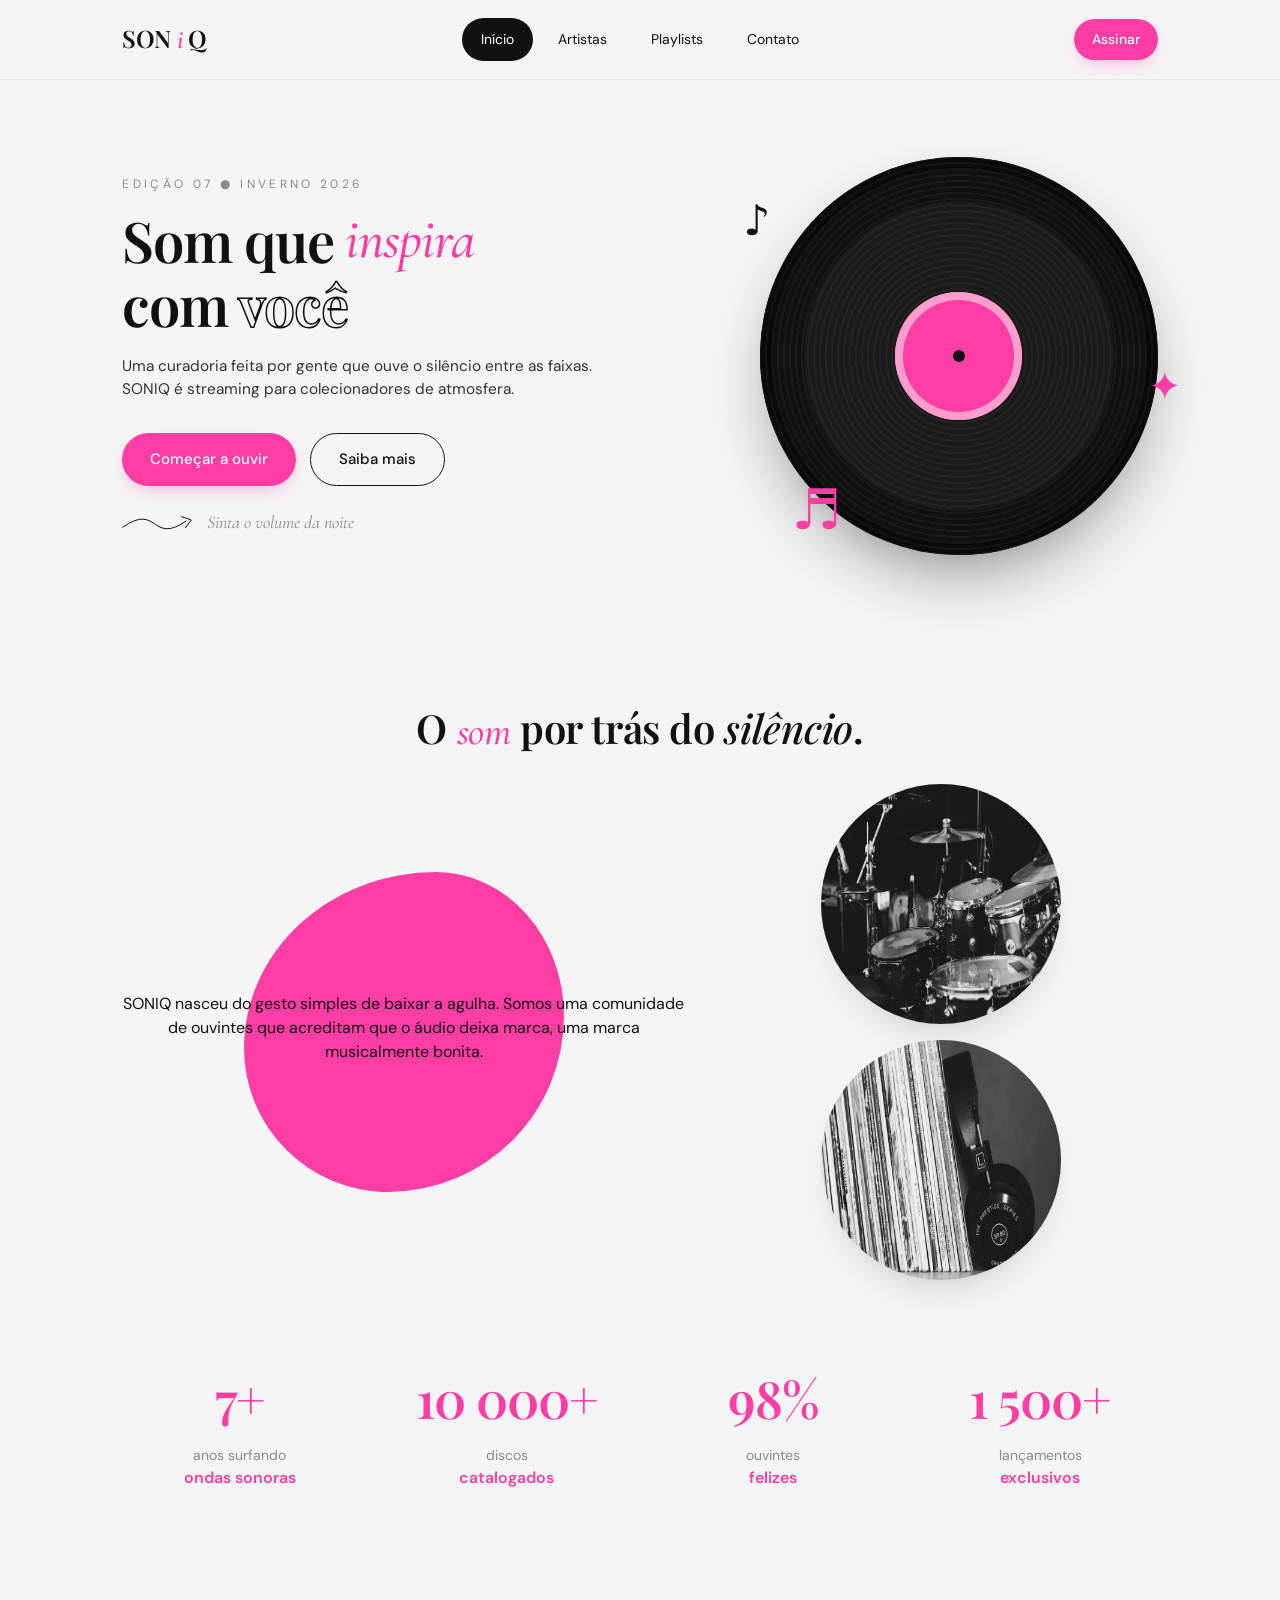
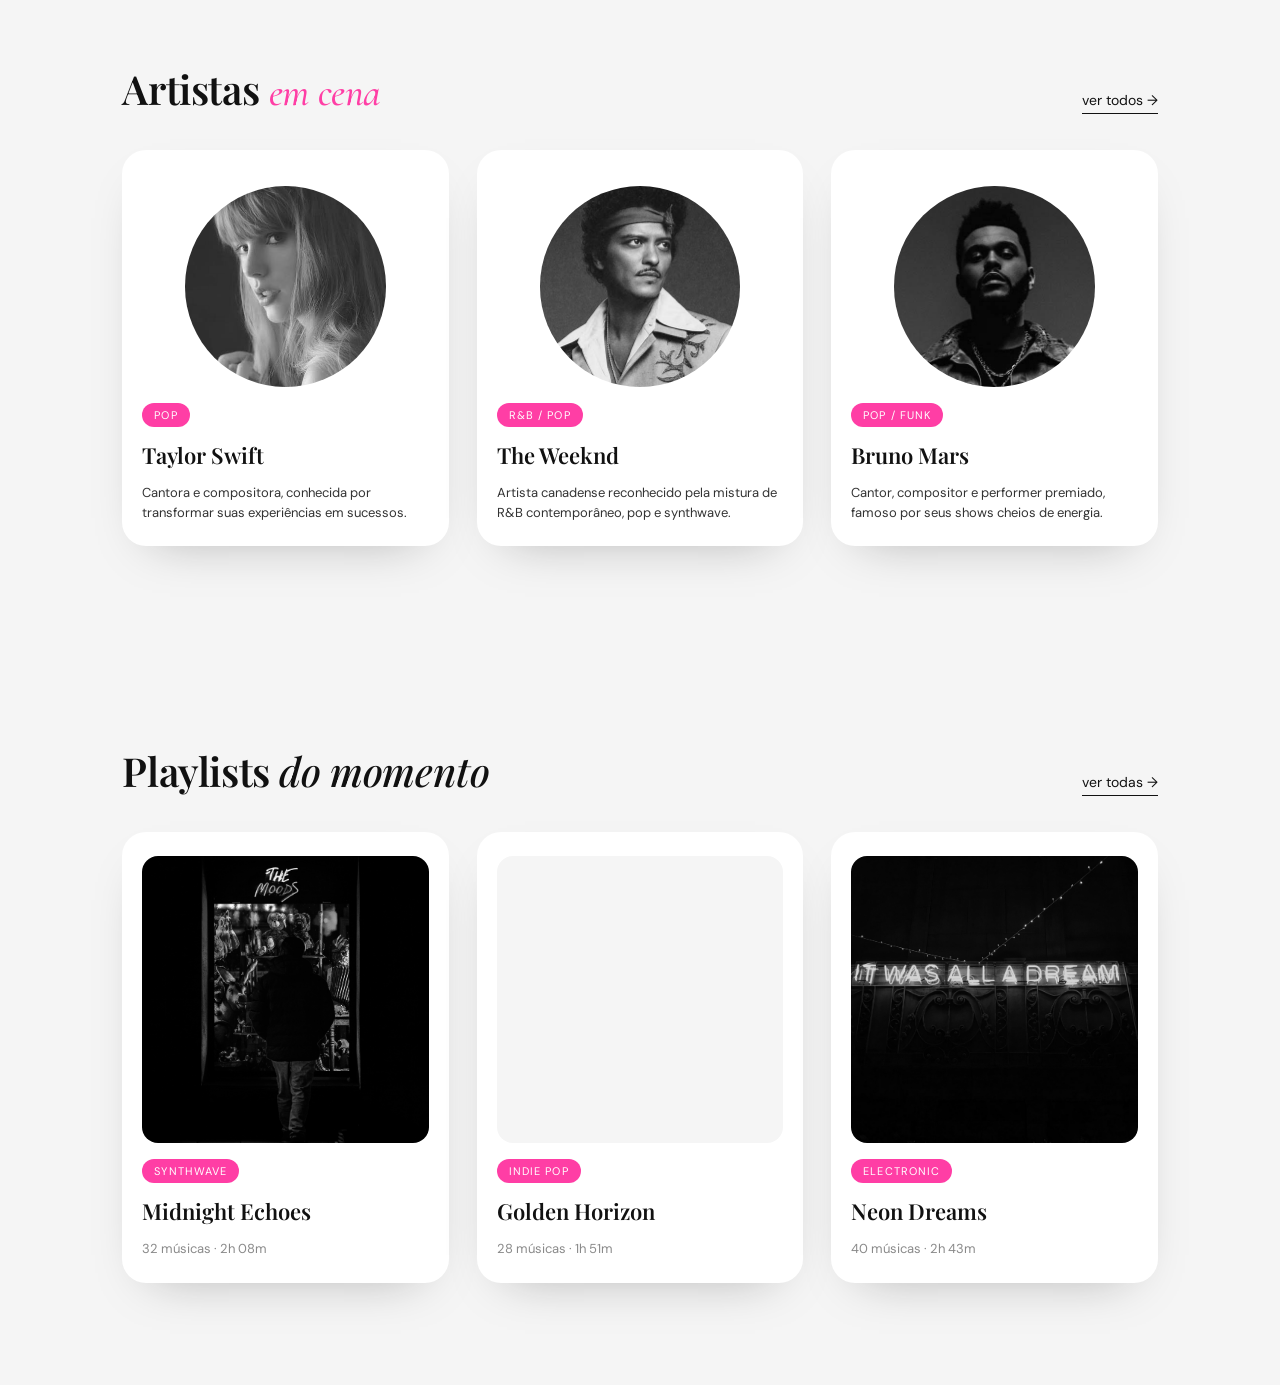
==== index.html @ d9943381 "feat(home): add featured playlists section" ====
<!DOCTYPE html>
<html lang="pt-BR">

<head>
  <meta charset="UTF-8">
  <meta name="viewport" content="width=device-width, initial-scale=1.0">
  <title>SONIQ - Música que fica com você</title>
  <link rel="stylesheet" href="./styles/index.css">
</head>

<body>
  <app-header current="home"></app-header>

  <main>
    <section class="hero container">
      <div class="hero__text reveal">
        <p class="eyebrow">Edição 07 ● Inverno 2026</p>

        <h1 class="display">
          Som que
          <div>
            <span class="script">inspira</span>
            <span class="script">emociona</span>
            <span class="script">permanece</span>
            <span class="script">inspira</span>
          </div>
          <span class="line__break">com <span class="outline">você</span></span>
        </h1>

        <p class="lede">
          Uma curadoria feita por gente que ouve o silêncio entre as faixas. SONIQ é streaming para colecionadores de atmosfera.
        </p>

        <div class="hero__cta">
          <a href="./pages/playlist.html" class="btn btn__primary">Começar a ouvir</a>
          <a href="./pages/contact.html" class="btn btn__ghost">Saiba mais</a>
        </div>

        <div class="hero__scribble" aria-hidden="true">
          <img src="./assets/icons/arrow.svg">
          <span>Sinta o volume da noite</span>
        </div>
      </div>

      <div class="hero__visual reveal">
        <div class="vinyl__wrapper">
          <div class="vinyl">
            <div class="vinyl__disc"></div>
            <div class="vinyl__label"></div>
          </div>
        </div>
        <div class="floating__wrapper">
          <span class="floating__note note__1">♪</span>
          <span class="floating__note note__2">♬</span>
          <span class="floating__star">✦</span>
        </div>
      </div>
    </section>

    <section class="about container reveal">
      <h2 class="section__title">
        O <span class="script">som</span>
        <span>por trás do <em>silêncio</em>.</span>
      </h2>

      <div class="about__grid">
        <div class="about__text">
          <div class="about__blob"></div>
          <p>
            SONIQ nasceu do gesto simples de baixar a agulha. Somos uma comunidade de ouvintes que acreditam que o áudio deixa marca, uma marca musicalmente bonita.
          </p>
        </div>

        <div class="about__img__wrapper">
          <img src="./assets/images/bateria.png" alt="imagem de uma bateria" class="about__img" />
          <img src="./assets/images/fone.png" alt="imagem de um fone de ouvido em uma estante de livros" class="about__img" />
        </div>
      </div>

      <div class="stats">
        <div class="stat">
          <h3>7+</h3>
          <p>anos surfando</p>
          <span>ondas sonoras</span>
        </div>

        <div class="stat">
          <h3>10 000+</h3>
          <p>discos</p>
          <span>catalogados</span>
        </div>

        <div class="stat">
          <h3>98%</h3>
          <p>ouvintes</p>
          <span>felizes</span>
        </div>

        <div class="stat">
          <h3>1 500+</h3>
          <p>lançamentos</p>
          <span>exclusivos</span>
        </div>
      </div>
    </section>

    <section class="section container reveal">
      <div class="section__head">
        <h2 class="section__title">Artistas <span class="script">em cena</span></h2>
        <a href="./pages/artists.html" class="link__arrow">ver todos →</a>
      </div>
      <div id="featured-artists" class="grid grid__cards"></div>
    </section>

    <section class="section container reveal">
      <div class="section__head">
        <h2 class="section__title">Playlists <em>do momento</em></h2>
        <a href="./pages/playlists.html" class="link__arrow">ver todas →</a>
      </div>
      <div id="featured-playlists" class="grid grid__cards"></div>
    </section>
  </main>

  <script type="module" src="./js/components/app-header.js"></script>
  <script type="module" src="./js/components/artist-card.js"></script>
  <script type="module" src="./js/components/playlist-card.js"></script>
  <script type="module" src="./js/render/render-artists.js"></script>
  <script type="module" src="./js/render/render-playlists.js"></script>
</body>

</html>
---- styles/index.css ----
@import url('https://fonts.googleapis.com/css2?family=Bebas+Neue&family=Cormorant+Garamond:ital,wght@0,300..700;1,300..700&family=DM+Sans:ital,opsz,wght@0,9..40,100..1000;1,9..40,100..1000&family=Playfair+Display:ital,wght@0,400..900;1,400..900&display=swap');

@import url(./base/reset.css);
@import url(./base/variables.css);

@import url(./global.css);

@import url(./components/button.css);
@import url(./components/card.css);

@import url(./layouts/header.css);
@import url(./layouts/hero.css);
@import url(./layouts/about.css);
@import url(./layouts/section.css);

@import url(./utilities/responsive.css);
@import url(./utilities/animations.css);
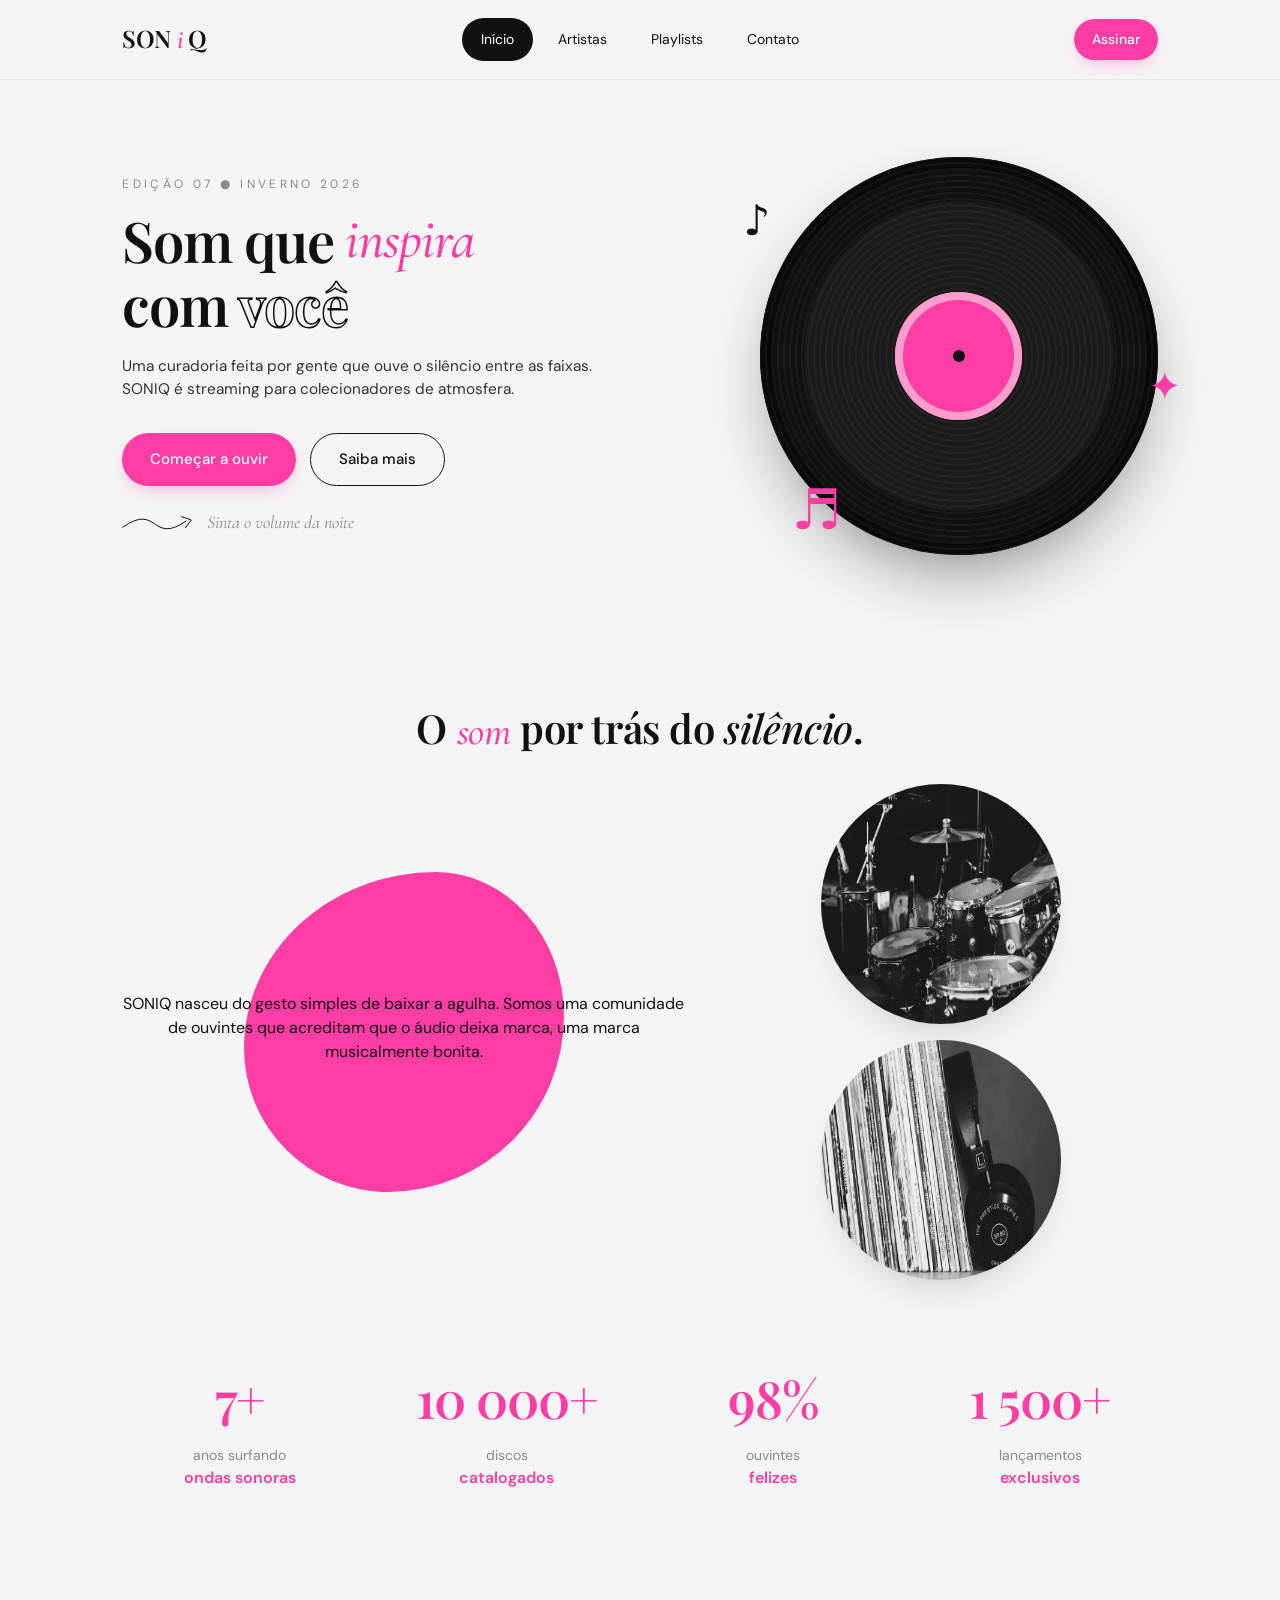
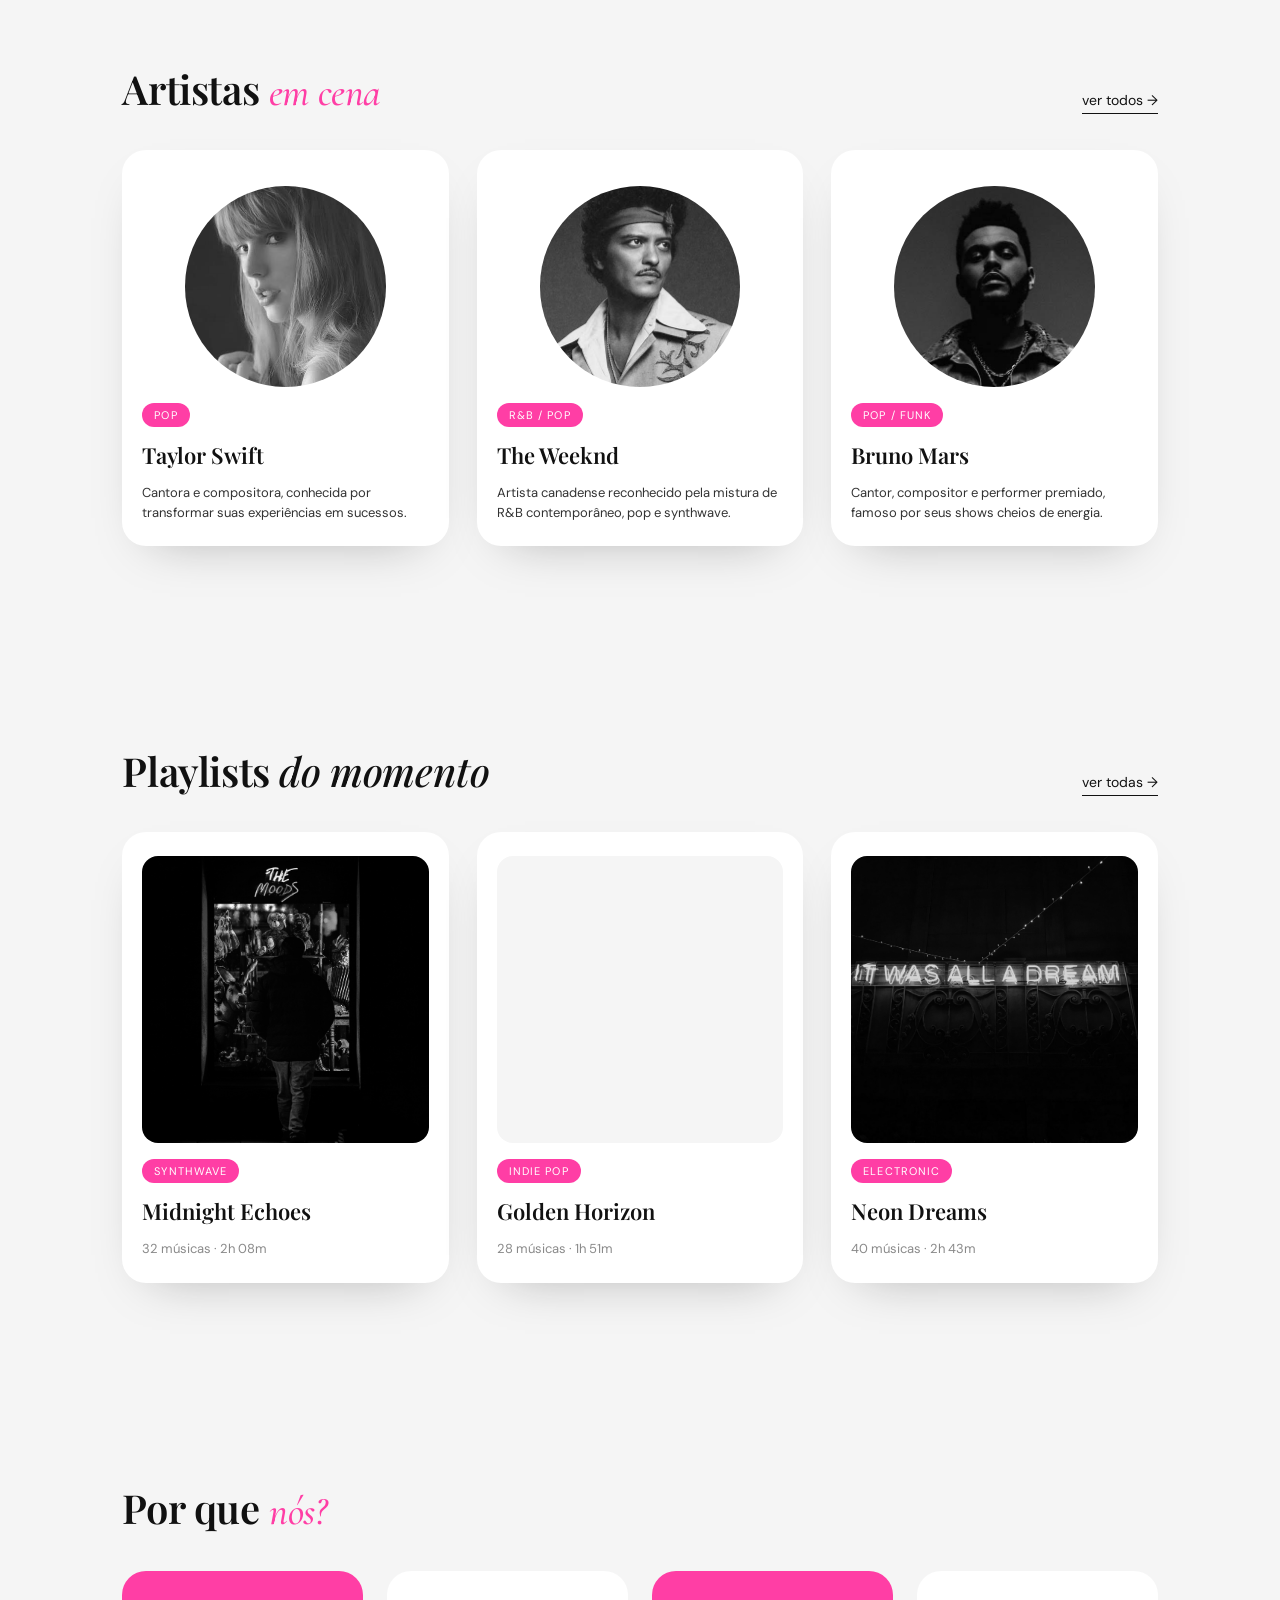
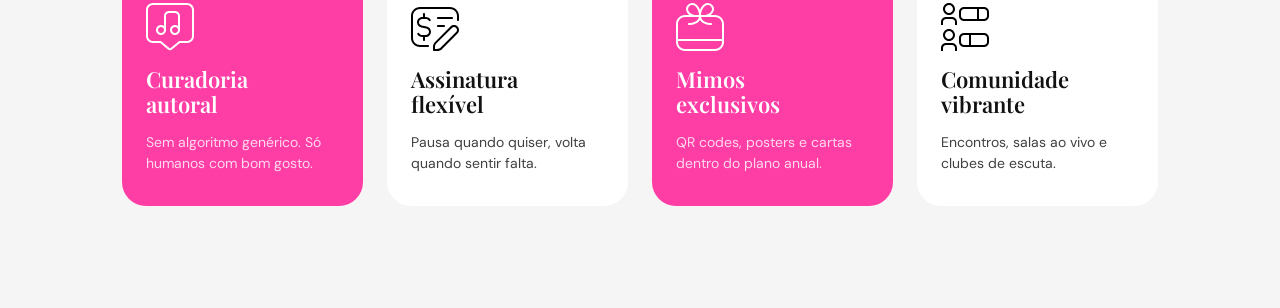
==== commit 15d0ab43: "feat(home): add benefits section" ====
--- a/index.html
+++ b/index.html
@@ -119,6 +119,36 @@
       </div>
       <div id="featured-playlists" class="grid grid__cards"></div>
     </section>
+
+    <section class="section container benefits reveal">
+      <h2 class="section__title">Por que <span class="script">nós?</span></h2>
+
+      <div class="benefits__grid">
+        <div class="benefit benefit__pink">
+          <img src="./assets/icons/music.svg">
+          <h3>Curadoria <span>autoral</span></h3>
+          <p>Sem algoritmo genérico. Só humanos com bom gosto.</p>
+        </div>
+
+        <div class="benefit">
+          <img src="./assets/icons/money.svg">
+          <h3>Assinatura <span>flexível</span></h3>
+          <p>Pausa quando quiser, volta quando sentir falta.</p>
+        </div>
+
+        <div class="benefit benefit__pink">
+          <img src="./assets/icons/gift.svg">
+          <h3>Mimos <span>exclusivos</span></h3>
+          <p>QR codes, posters e cartas dentro do plano anual.</p>
+        </div>
+
+        <div class="benefit">
+          <img src="./assets/icons/users.svg">
+          <h3>Comunidade <span>vibrante</span></h3>
+          <p>Encontros, salas ao vivo e clubes de escuta.</p>
+        </div>
+      </div>
+    </section>
   </main>
 
   <script type="module" src="./js/components/app-header.js"></script>
--- a/styles/index.css
+++ b/styles/index.css
@@ -12,6 +12,7 @@
 @import url(./layouts/hero.css);
 @import url(./layouts/about.css);
 @import url(./layouts/section.css);
+@import url(./layouts/benefits.css);
 
 @import url(./utilities/responsive.css);
 @import url(./utilities/animations.css);
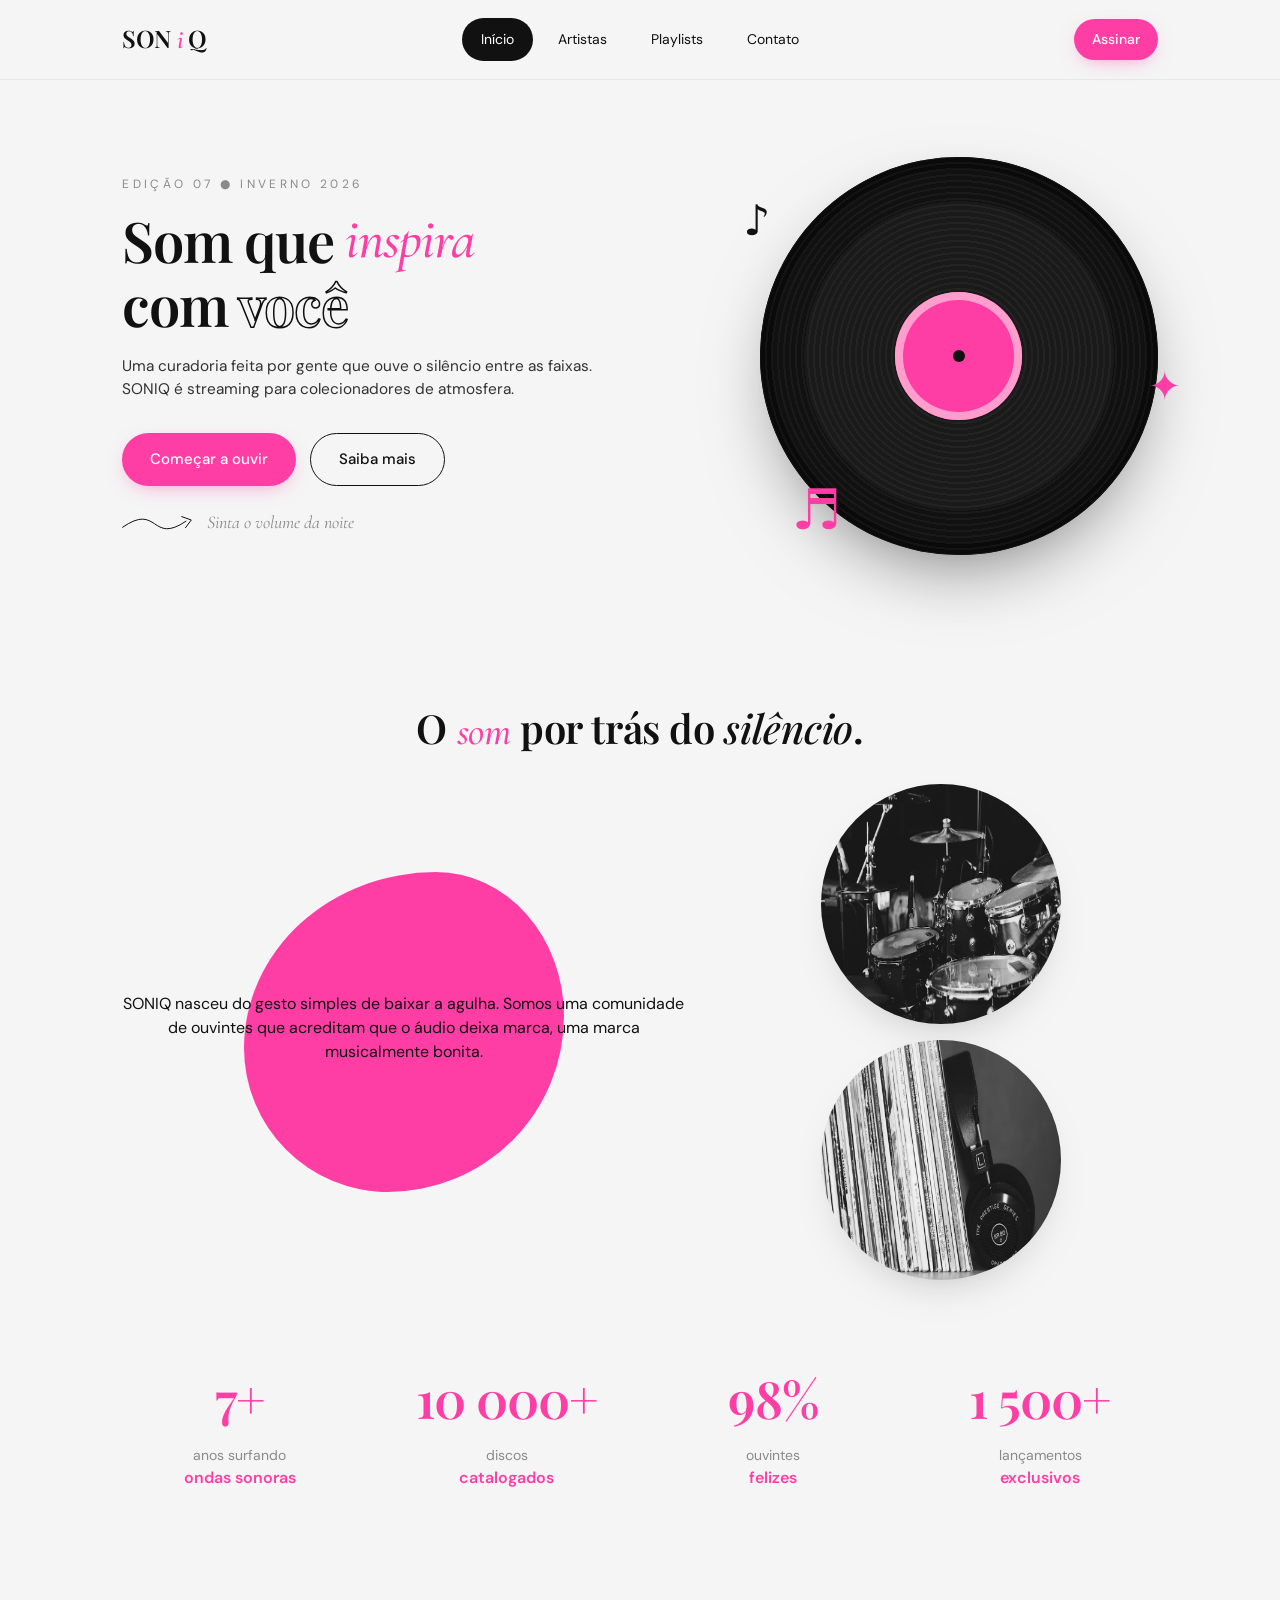
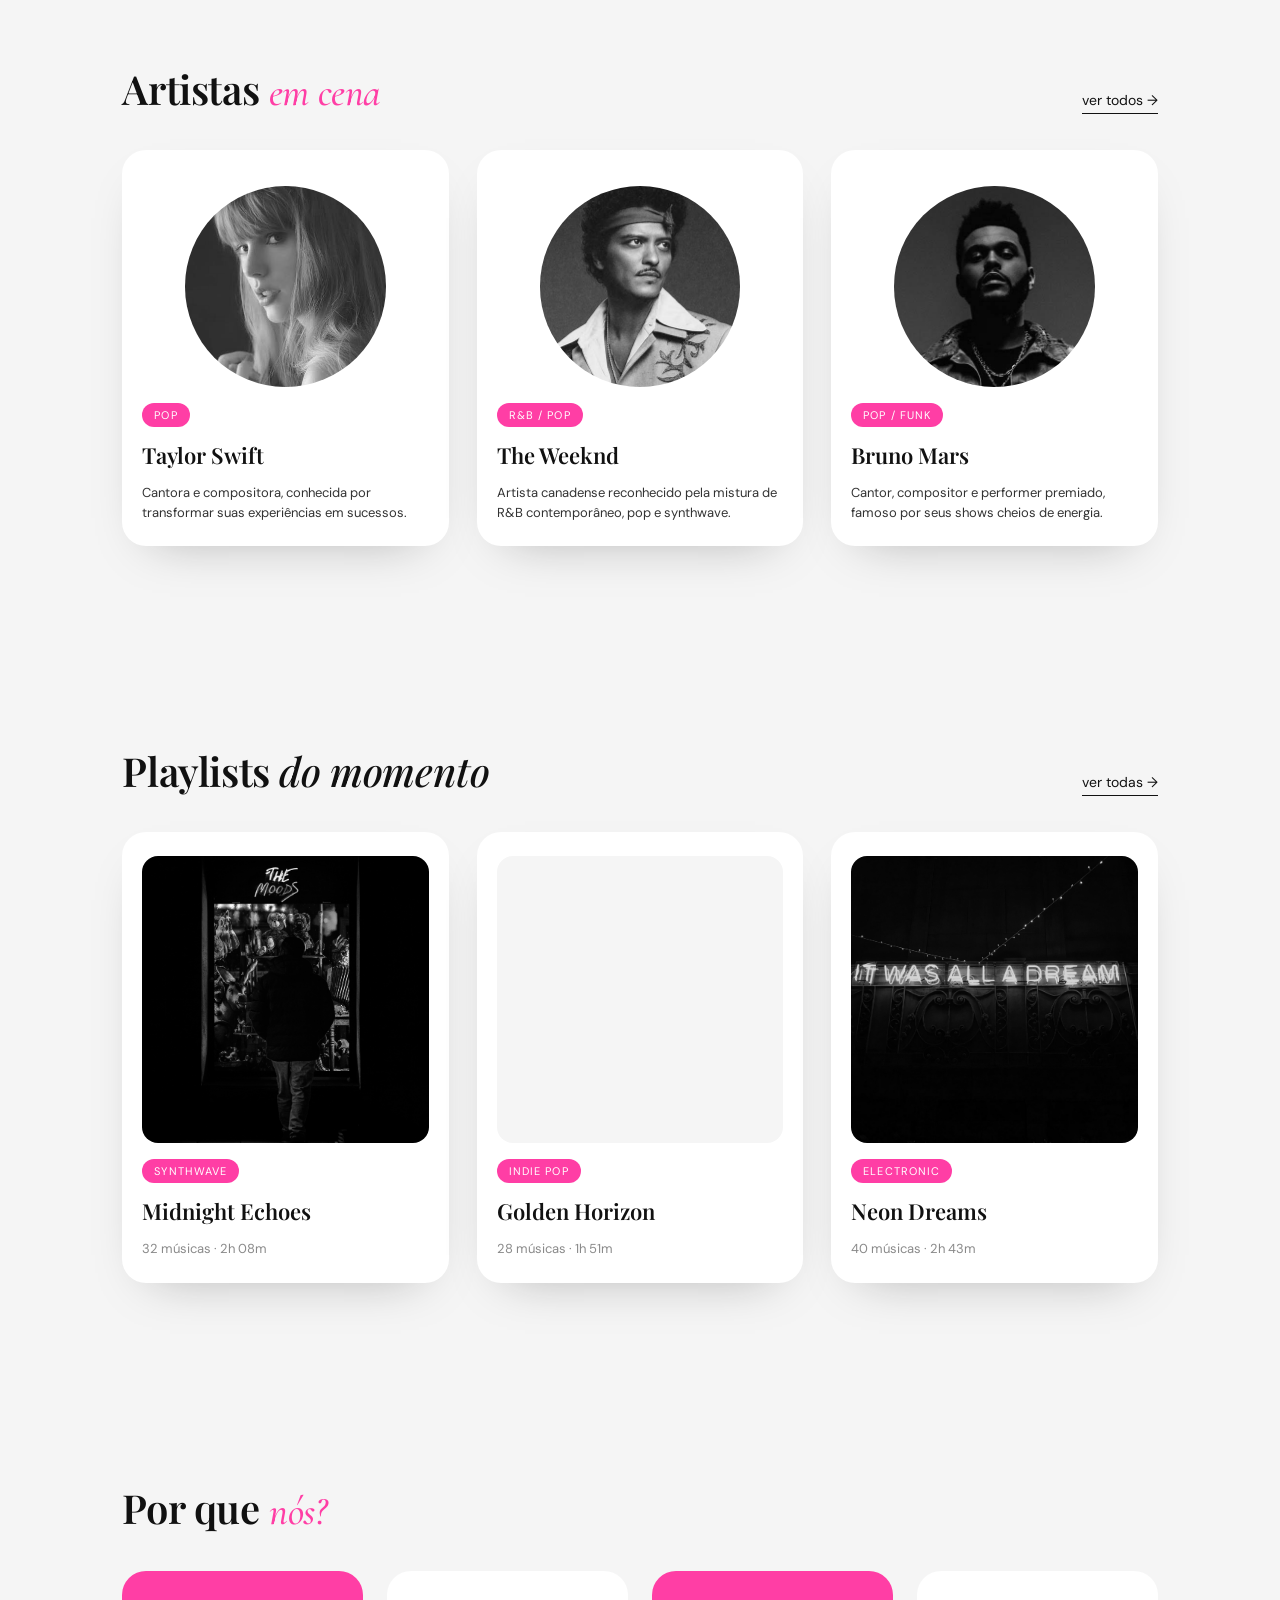
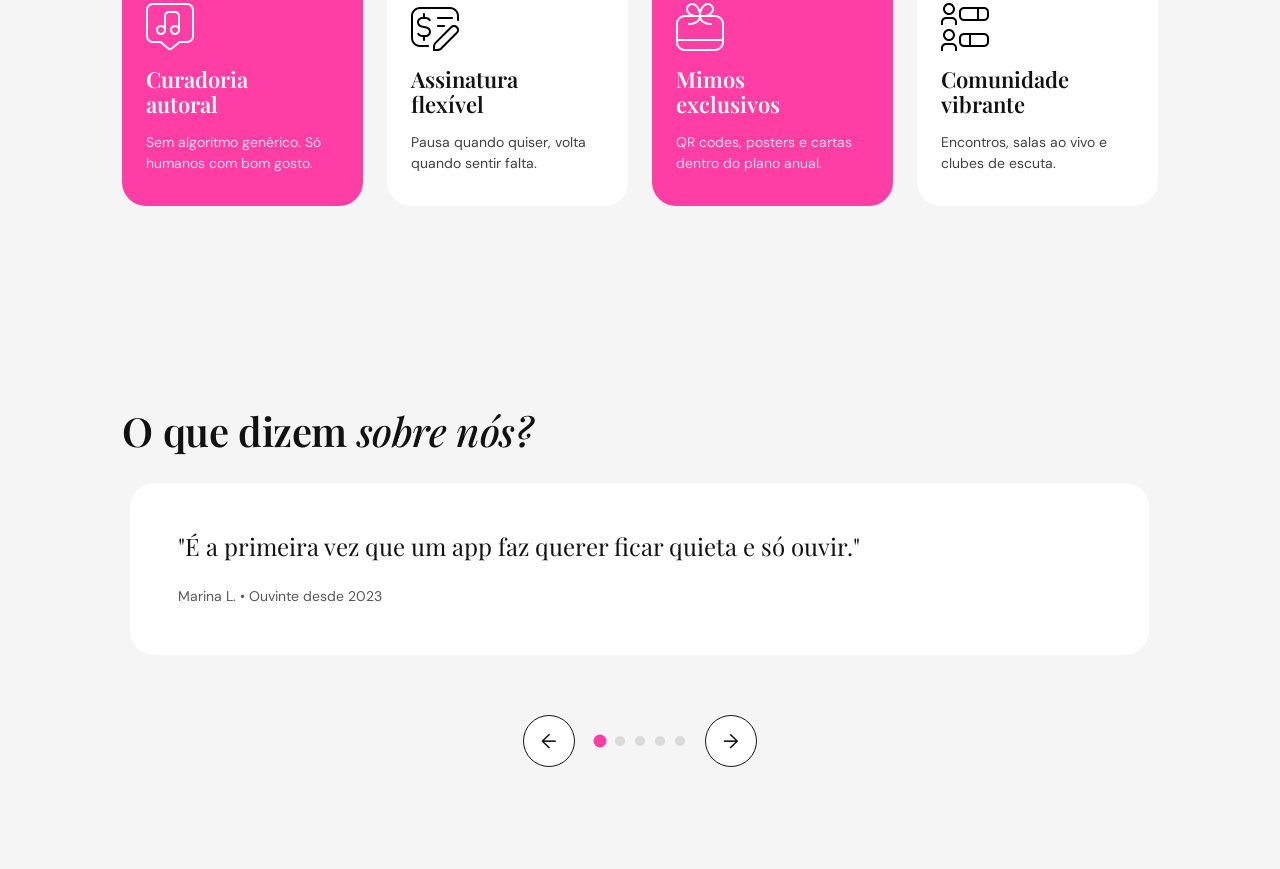
==== commit fad11ab7: "feat(home): add testimonials carousel section" ====
--- a/index.html
+++ b/index.html
@@ -149,13 +149,26 @@
         </div>
       </div>
     </section>
+
+    <section class="section container reveal">
+      <h2 class="section__title">O que dizem <em>sobre nós?</em></h2>
+      <div class="carousel" data-carousel>
+        <div class="carousel__viewport">
+          <ul id="testimonials" class="carousel__track">
+          </ul>
+        </div>
+
+        <div class="carousel__controls">
+          <button class="carousel__btn" data-carousel-prev aria-label="Depoimento anterior">←</button>
+
+          <div class="carousel__dots" data-carousel-dots></div>
+
+          <button class="carousel__btn" data-carousel-next aria-label="Próximo depoimento">→</button>
+        </div>
+      </div>
+    </section>
   </main>
 
-  <script type="module" src="./js/components/app-header.js"></script>
-  <script type="module" src="./js/components/artist-card.js"></script>
-  <script type="module" src="./js/components/playlist-card.js"></script>
-  <script type="module" src="./js/render/render-artists.js"></script>
-  <script type="module" src="./js/render/render-playlists.js"></script>
+  <script type="module" src="./js/main.js"></script>
 </body>
-
 </html>
--- a/styles/index.css
+++ b/styles/index.css
@@ -7,12 +7,14 @@
 
 @import url(./components/button.css);
 @import url(./components/card.css);
+@import url(./components/section.css);
+@import url(./components/carousel.css);
 
 @import url(./layouts/header.css);
 @import url(./layouts/hero.css);
 @import url(./layouts/about.css);
-@import url(./layouts/section.css);
 @import url(./layouts/benefits.css);
+@import url(./layouts/testimonials.css);
 
 @import url(./utilities/responsive.css);
 @import url(./utilities/animations.css);
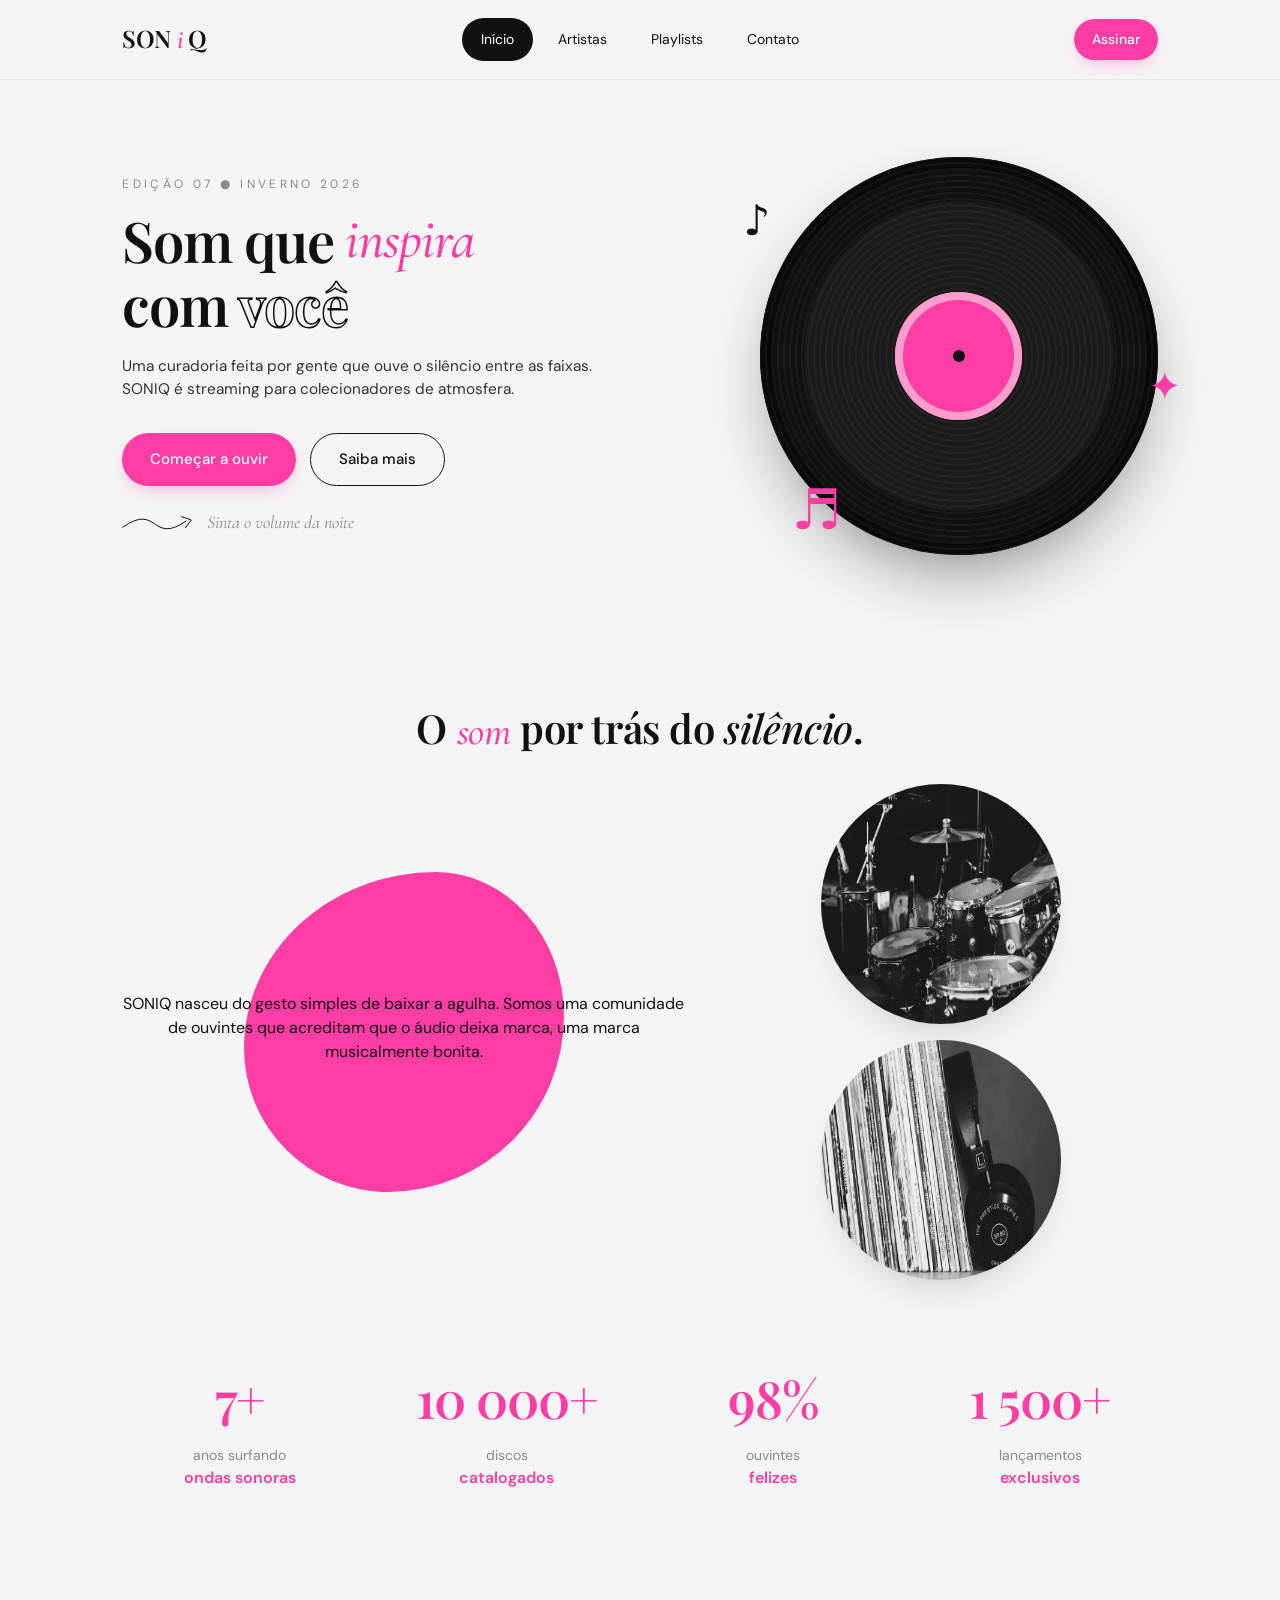
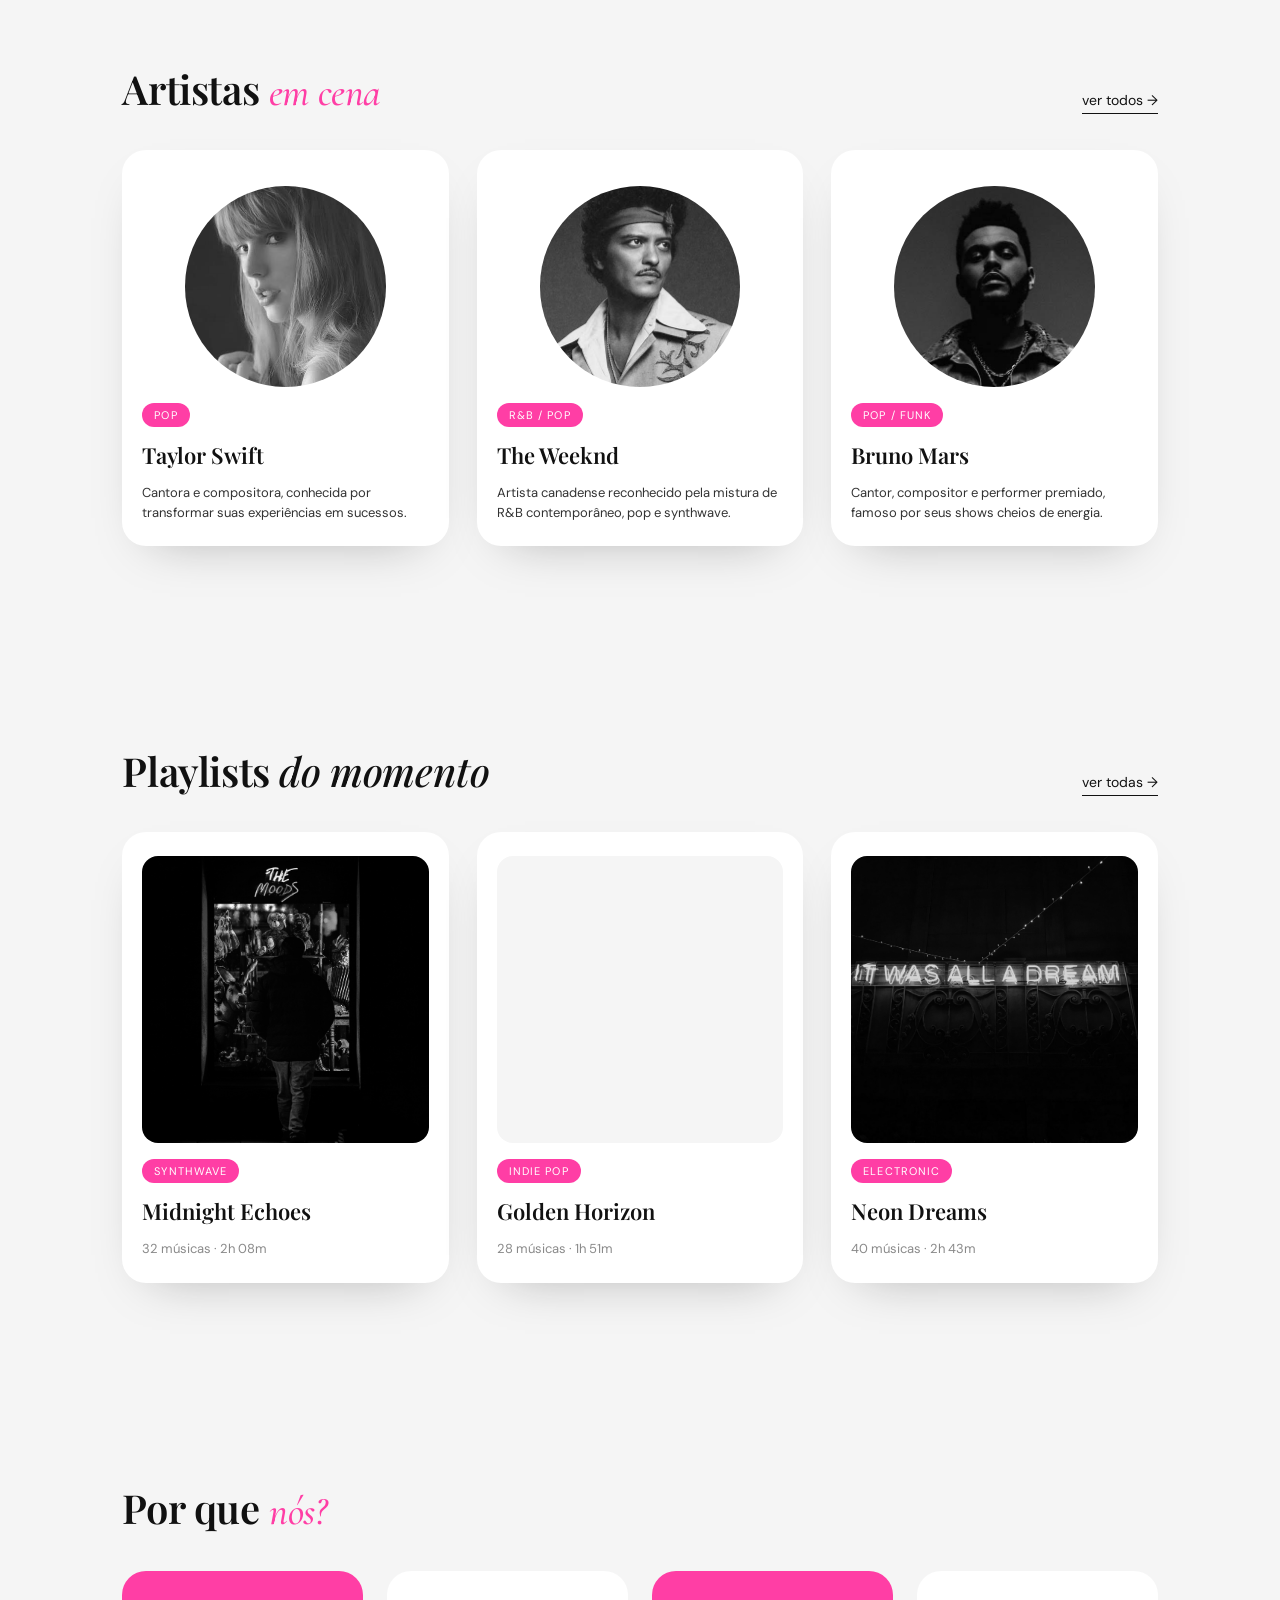
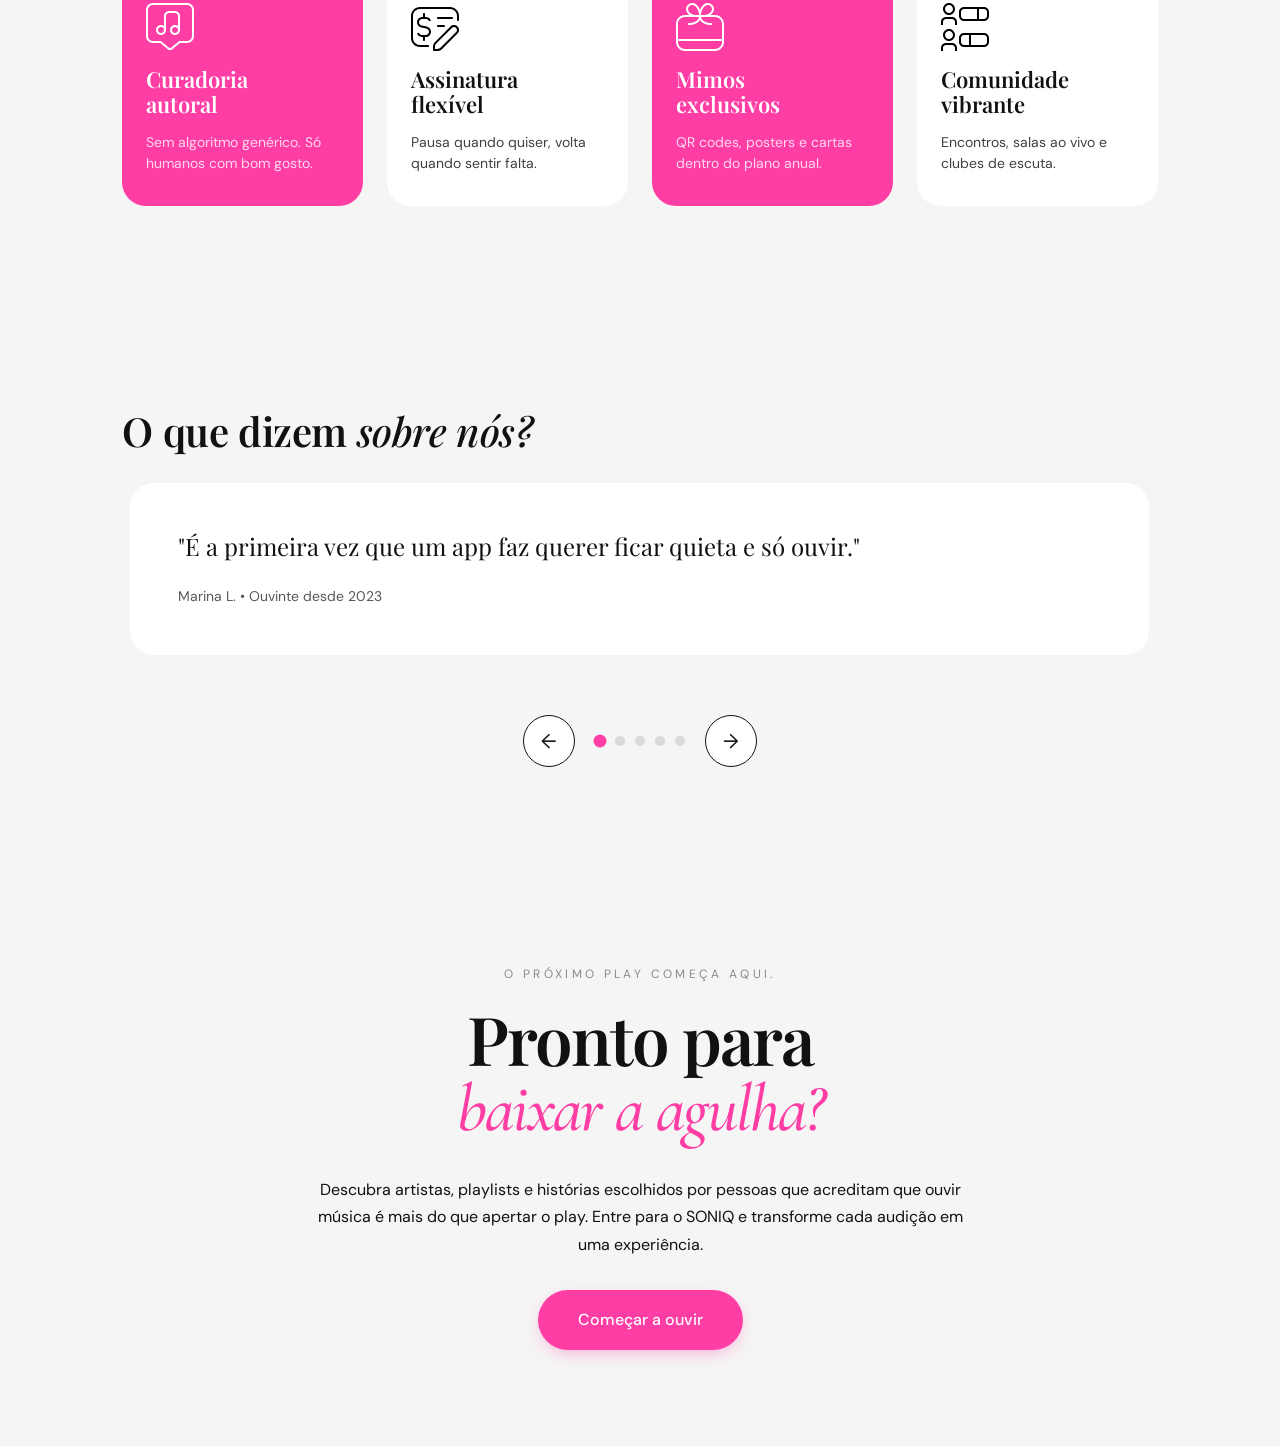
==== commit dfc7f4e2: "feat(home): add call-to-action section" ====
--- a/index.html
+++ b/index.html
@@ -167,8 +167,27 @@
         </div>
       </div>
     </section>
+
+    <section class="cta container reveal">
+      <p class="eyebrow">O próximo play começa aqui.</p>
+
+      <h2 class="cta__title">
+        Pronto para <span class="script">baixar a agulha?</span>
+      </h2>
+
+      <p class="cta__text">
+        Descubra artistas, playlists e histórias escolhidos por pessoas que
+        acreditam que ouvir música é mais do que apertar o play. Entre para o
+        SONIQ e transforme cada audição em uma experiência.
+      </p>
+
+      <a href="./pages/contact.html" class="btn btn__primary btn__lg">
+        Começar a ouvir
+      </a>
+    </section>
   </main>
 
   <script type="module" src="./js/main.js"></script>
 </body>
+
 </html>
--- a/styles/index.css
+++ b/styles/index.css
@@ -15,6 +15,7 @@
 @import url(./layouts/about.css);
 @import url(./layouts/benefits.css);
 @import url(./layouts/testimonials.css);
+@import url(./layouts/cta.css);
 
 @import url(./utilities/responsive.css);
 @import url(./utilities/animations.css);
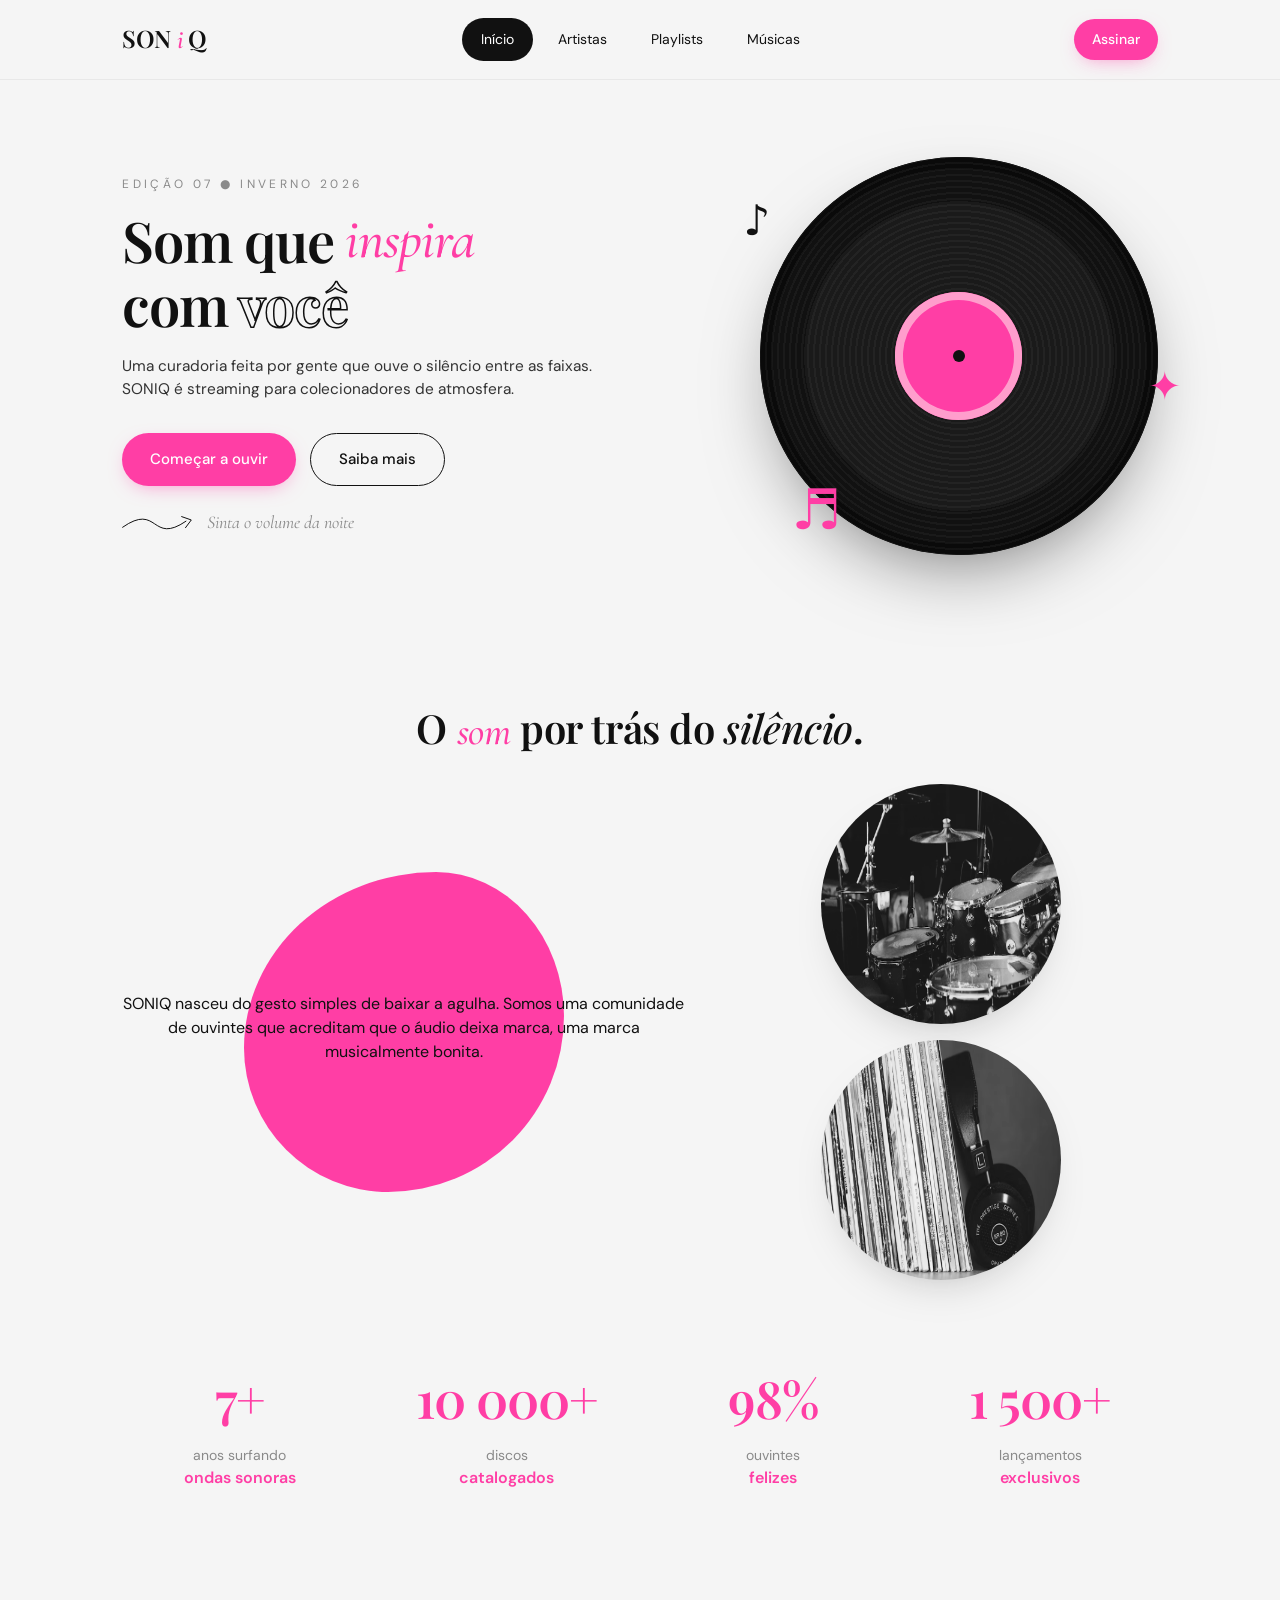
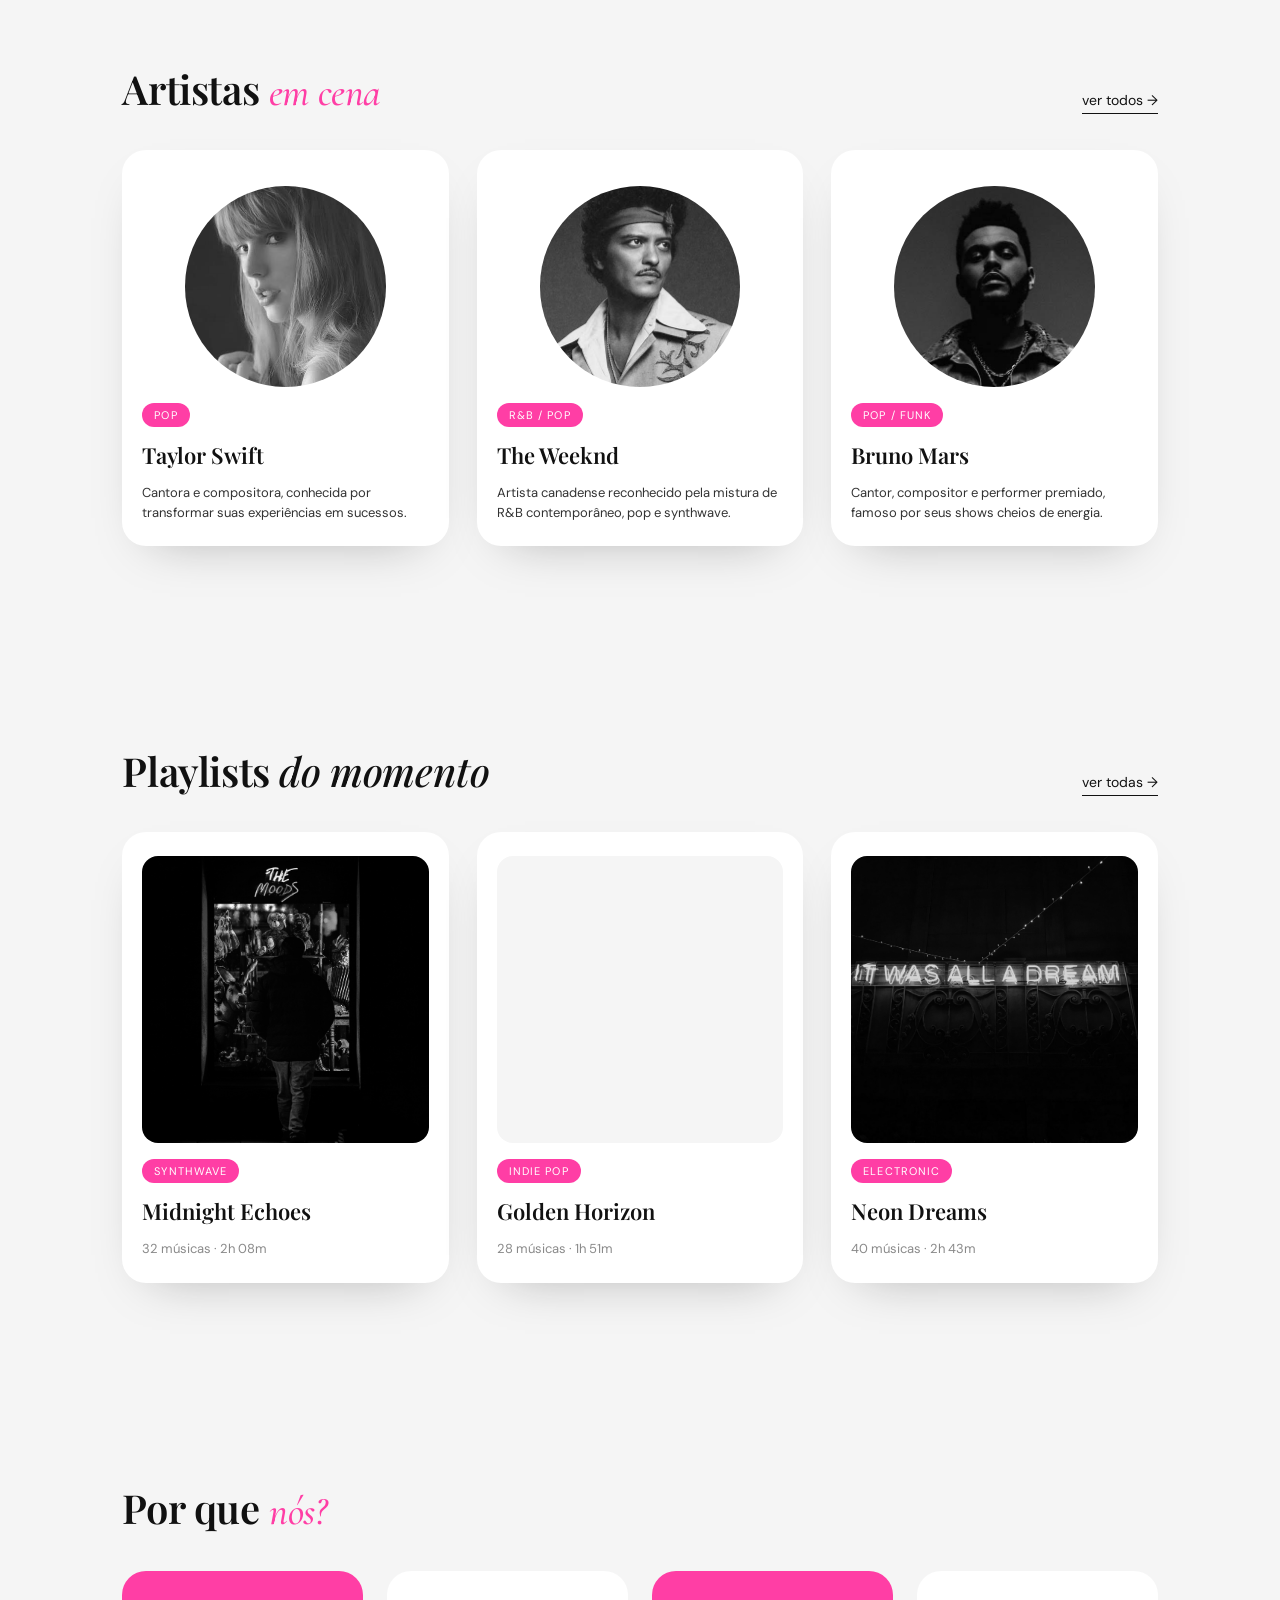
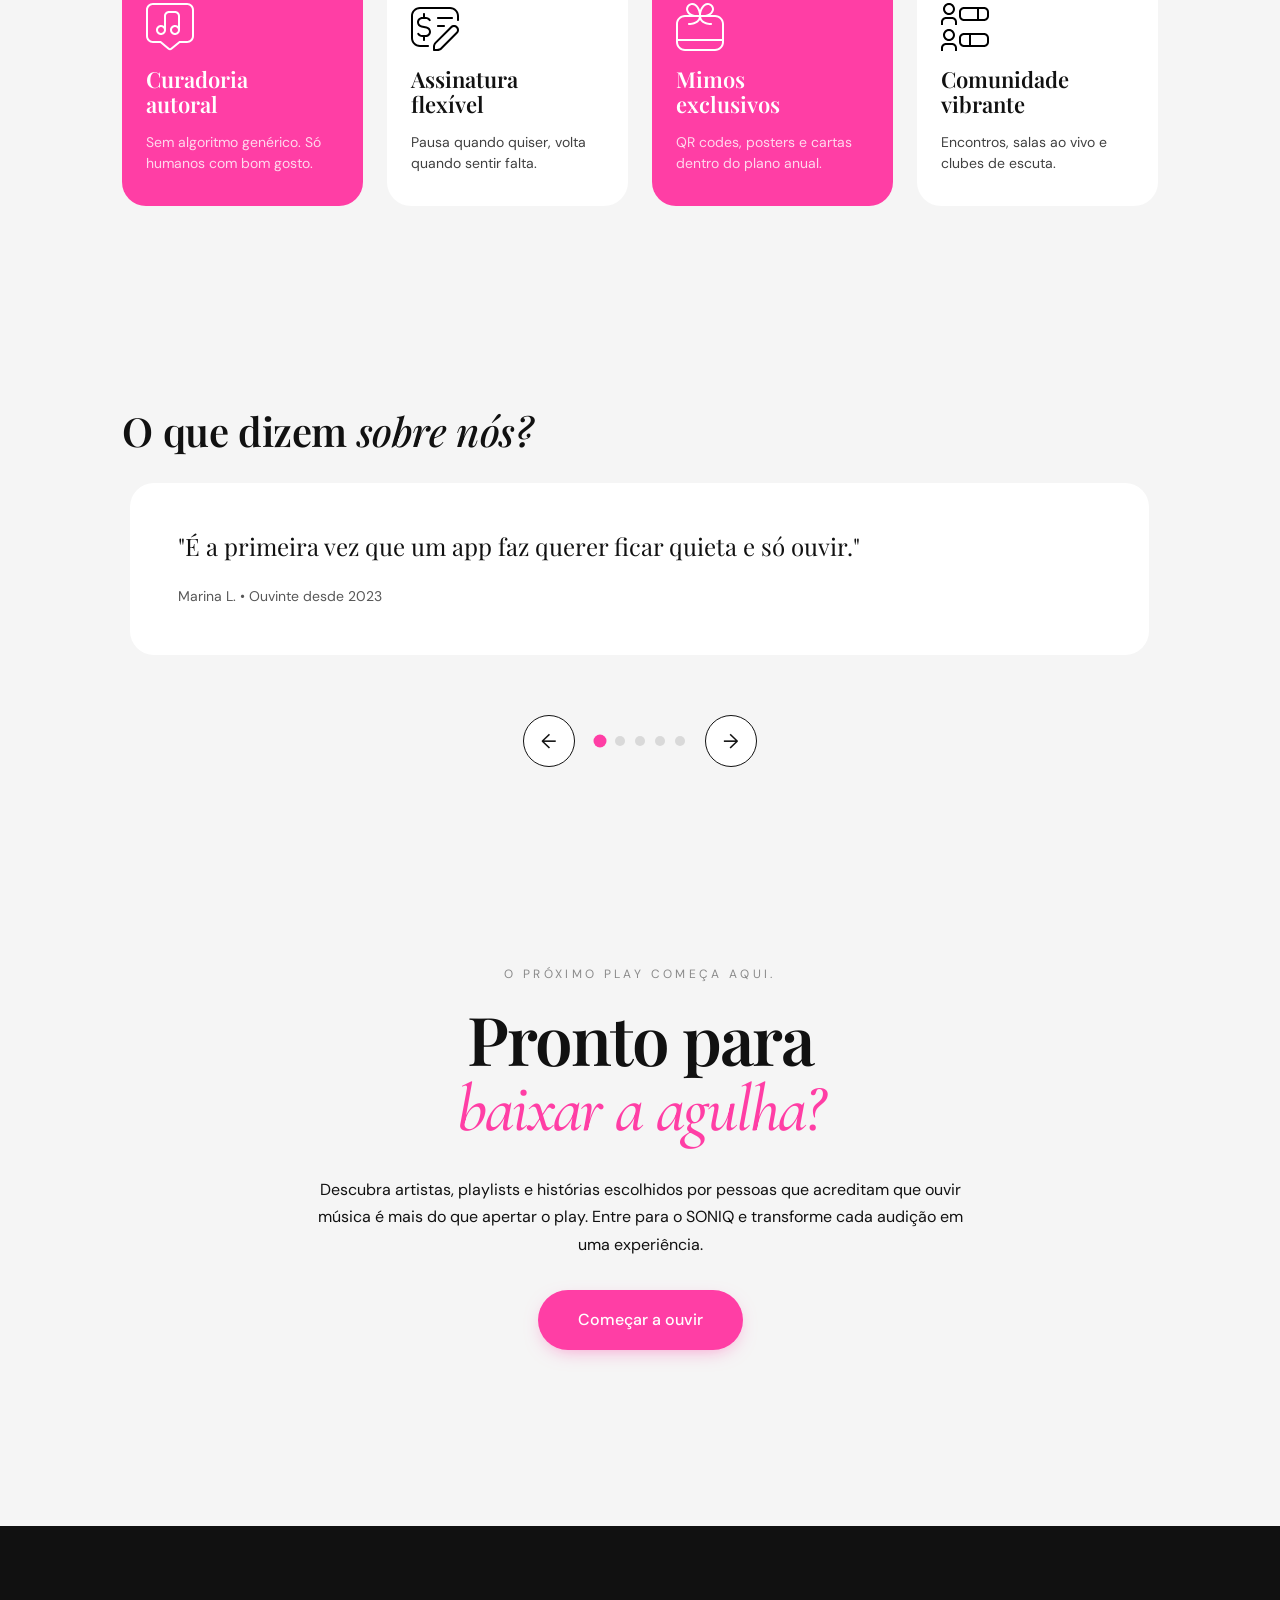
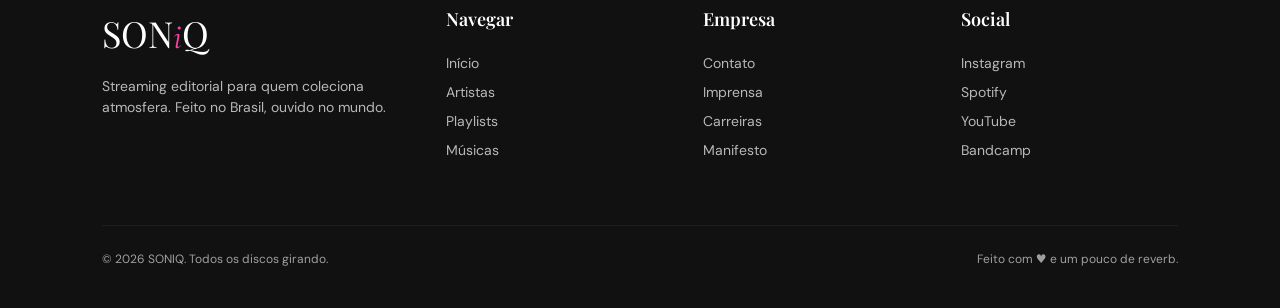
==== commit 06a386c4: "refactor(navigation): centralize shared navigation configuration" ====
--- a/index.html
+++ b/index.html
@@ -185,6 +185,8 @@
         Começar a ouvir
       </a>
     </section>
+
+    <app-footer></footer>
   </main>
 
   <script type="module" src="./js/main.js"></script>
--- a/styles/index.css
+++ b/styles/index.css
@@ -16,6 +16,7 @@
 @import url(./layouts/benefits.css);
 @import url(./layouts/testimonials.css);
 @import url(./layouts/cta.css);
+@import url(./layouts/footer.css);
 
 @import url(./utilities/responsive.css);
 @import url(./utilities/animations.css);
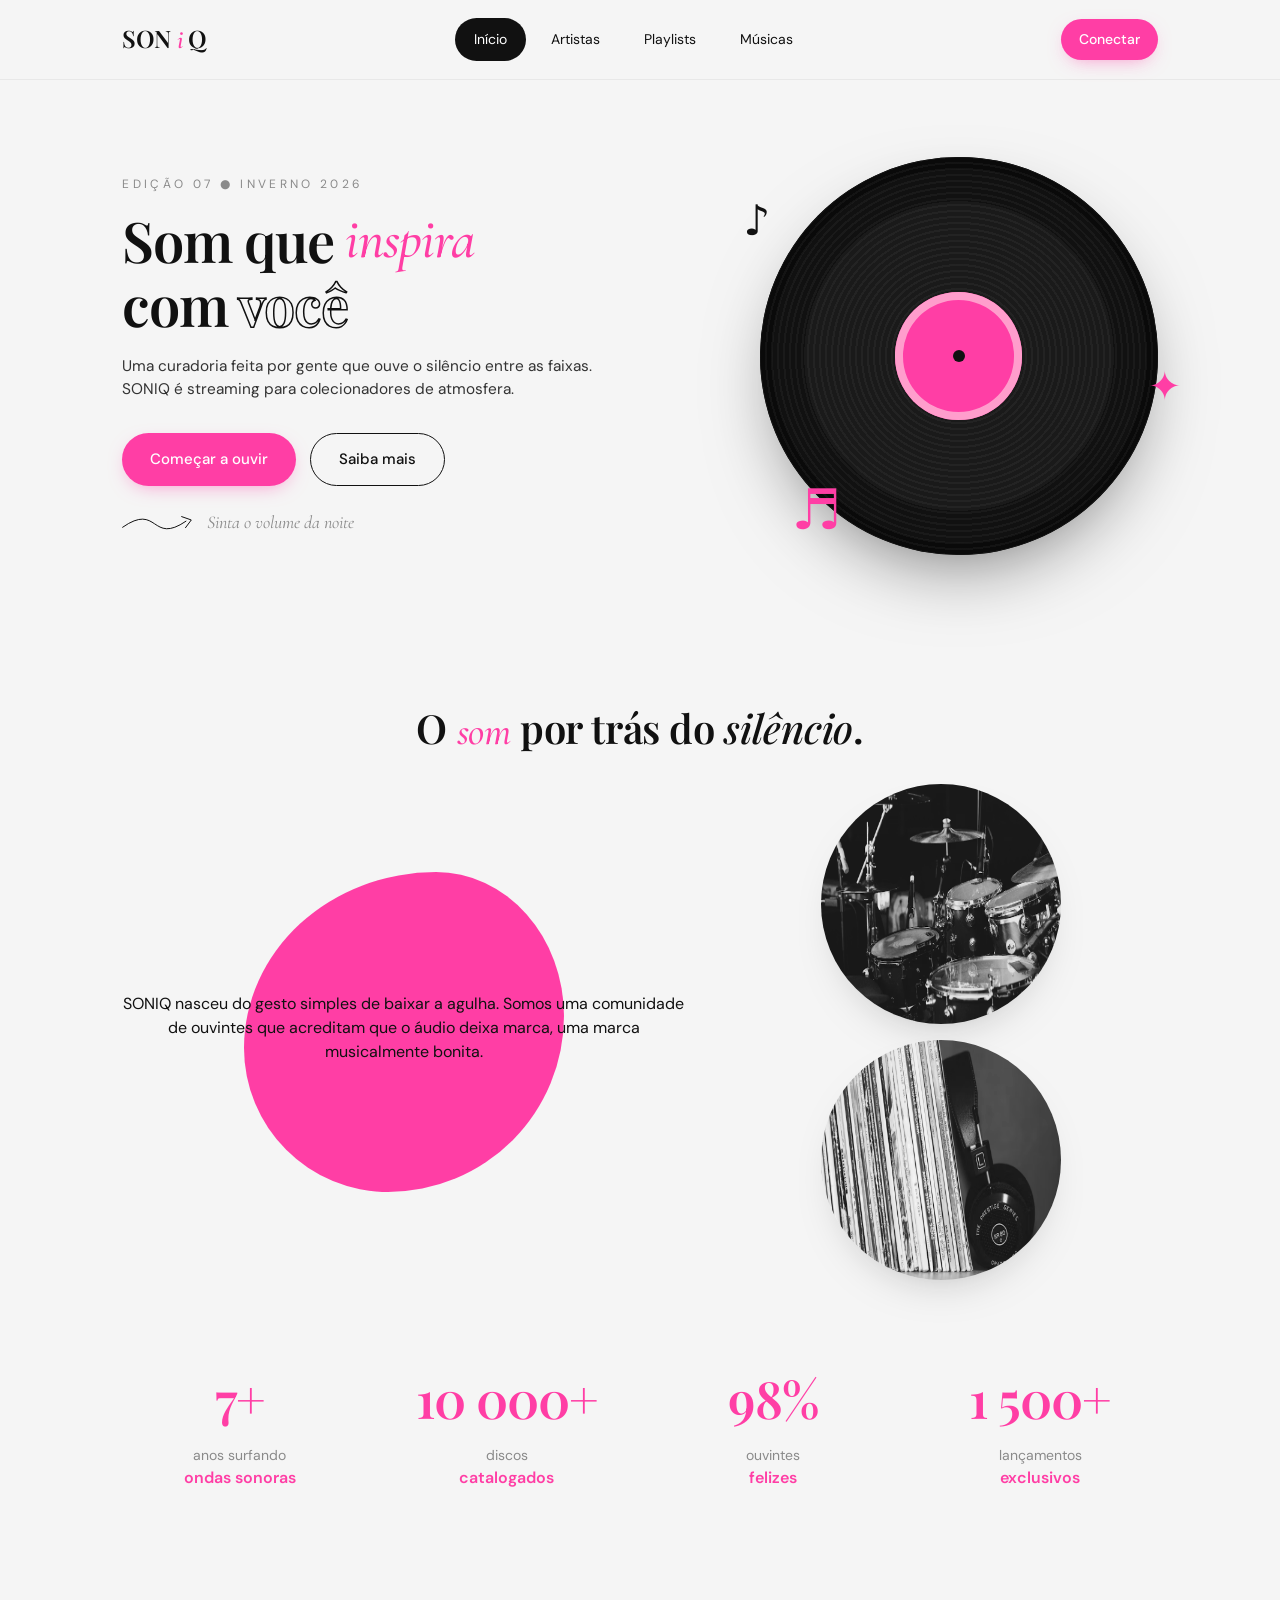
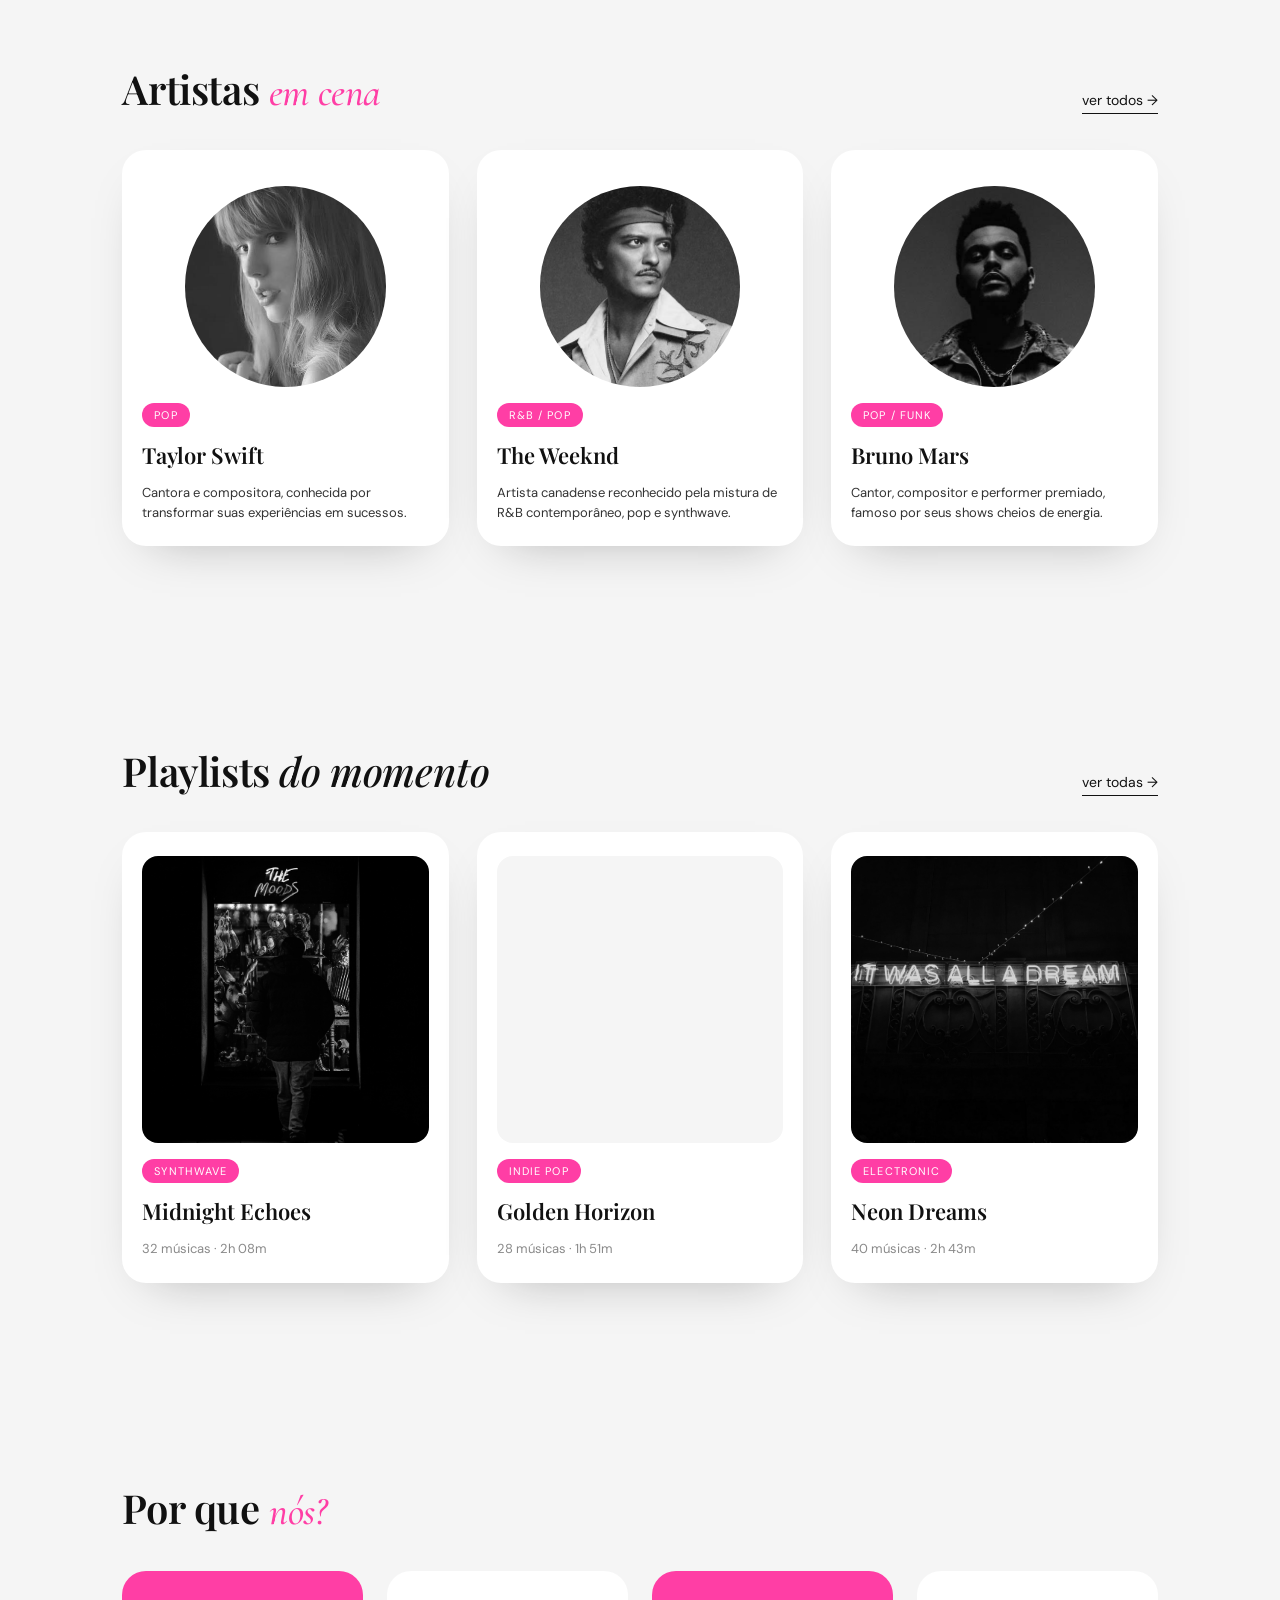
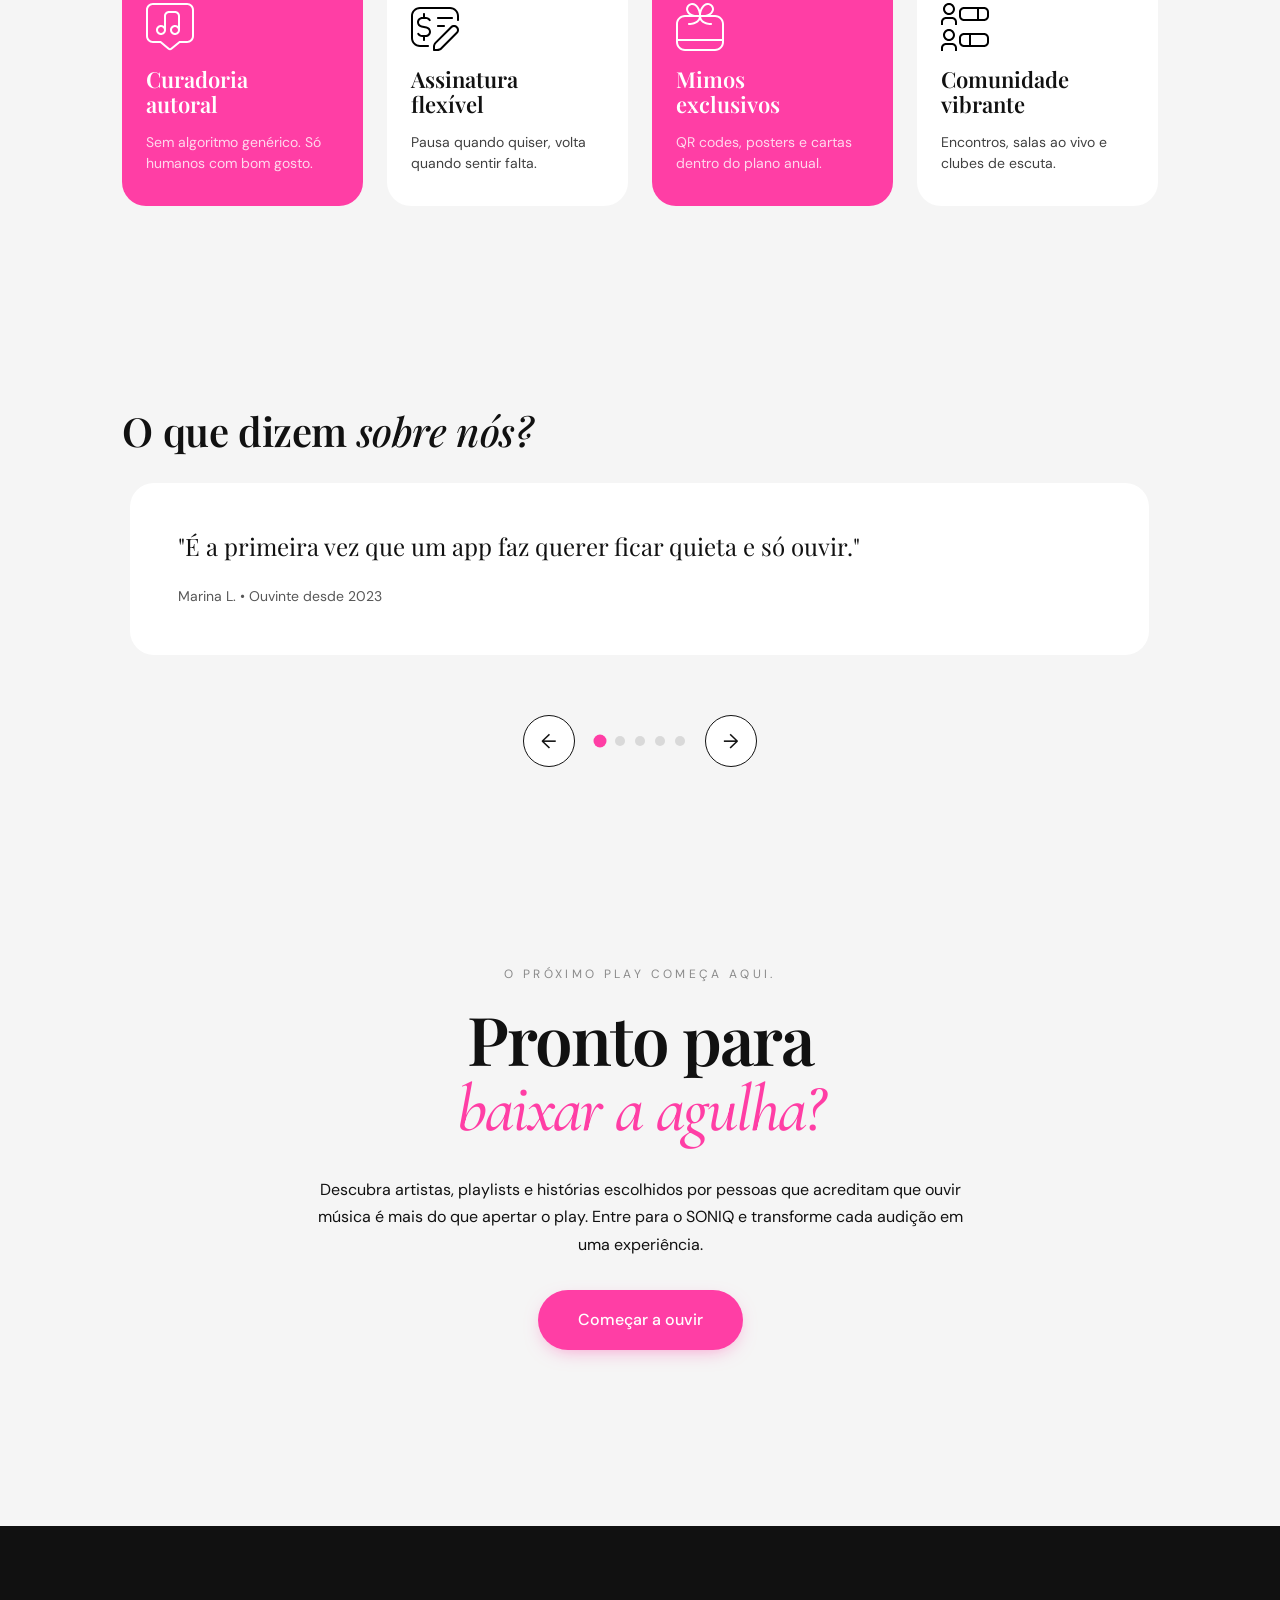
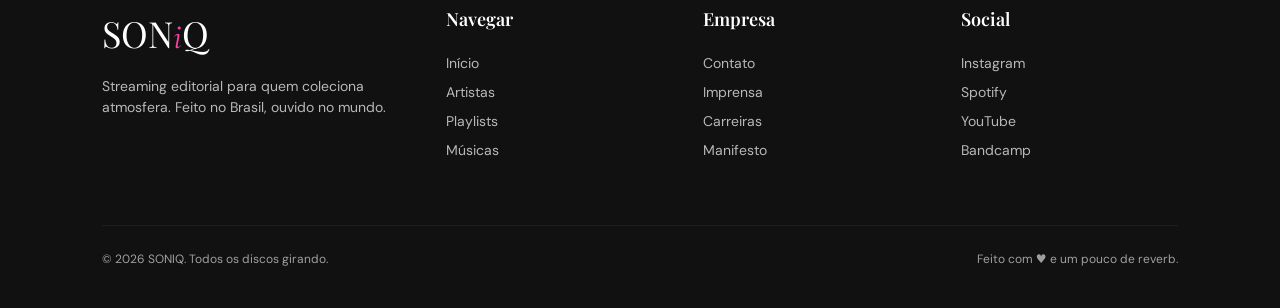
==== commit e1206069: "feat(contact): implement contact page with form validation" ====
--- a/index.html
+++ b/index.html
@@ -32,7 +32,7 @@
         </p>
 
         <div class="hero__cta">
-          <a href="./pages/playlist.html" class="btn btn__primary">Começar a ouvir</a>
+          <a href="./pages/songs.html" class="btn btn__primary">Começar a ouvir</a>
           <a href="./pages/contact.html" class="btn btn__ghost">Saiba mais</a>
         </div>
 
--- a/styles/index.css
+++ b/styles/index.css
@@ -9,14 +9,18 @@
 @import url(./components/card.css);
 @import url(./components/section.css);
 @import url(./components/carousel.css);
+@import url(./components/toolbar.css);
+@import url(./components/search.css);
 
 @import url(./layouts/header.css);
+@import url(./layouts/page-head.css);
 @import url(./layouts/hero.css);
 @import url(./layouts/about.css);
 @import url(./layouts/benefits.css);
 @import url(./layouts/testimonials.css);
 @import url(./layouts/cta.css);
 @import url(./layouts/footer.css);
+@import url(./layouts/contact.css);
 
 @import url(./utilities/responsive.css);
 @import url(./utilities/animations.css);
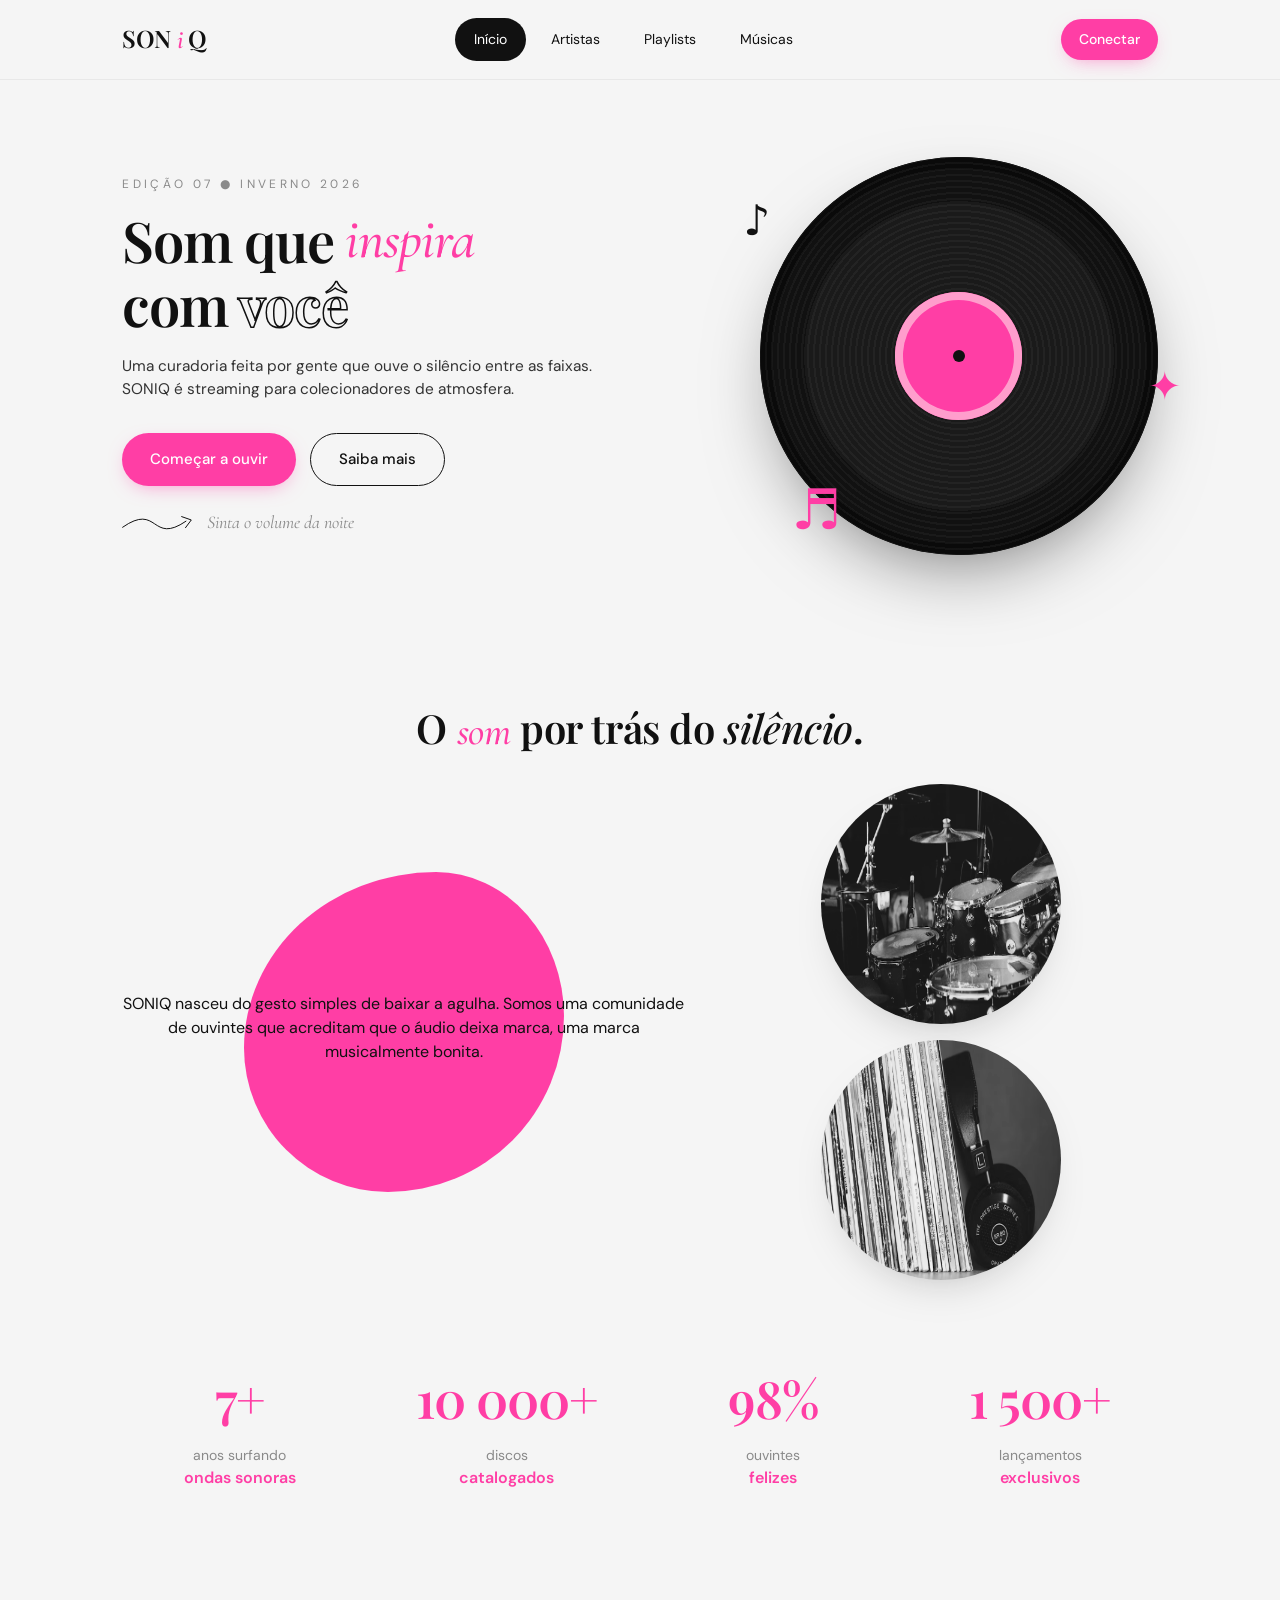
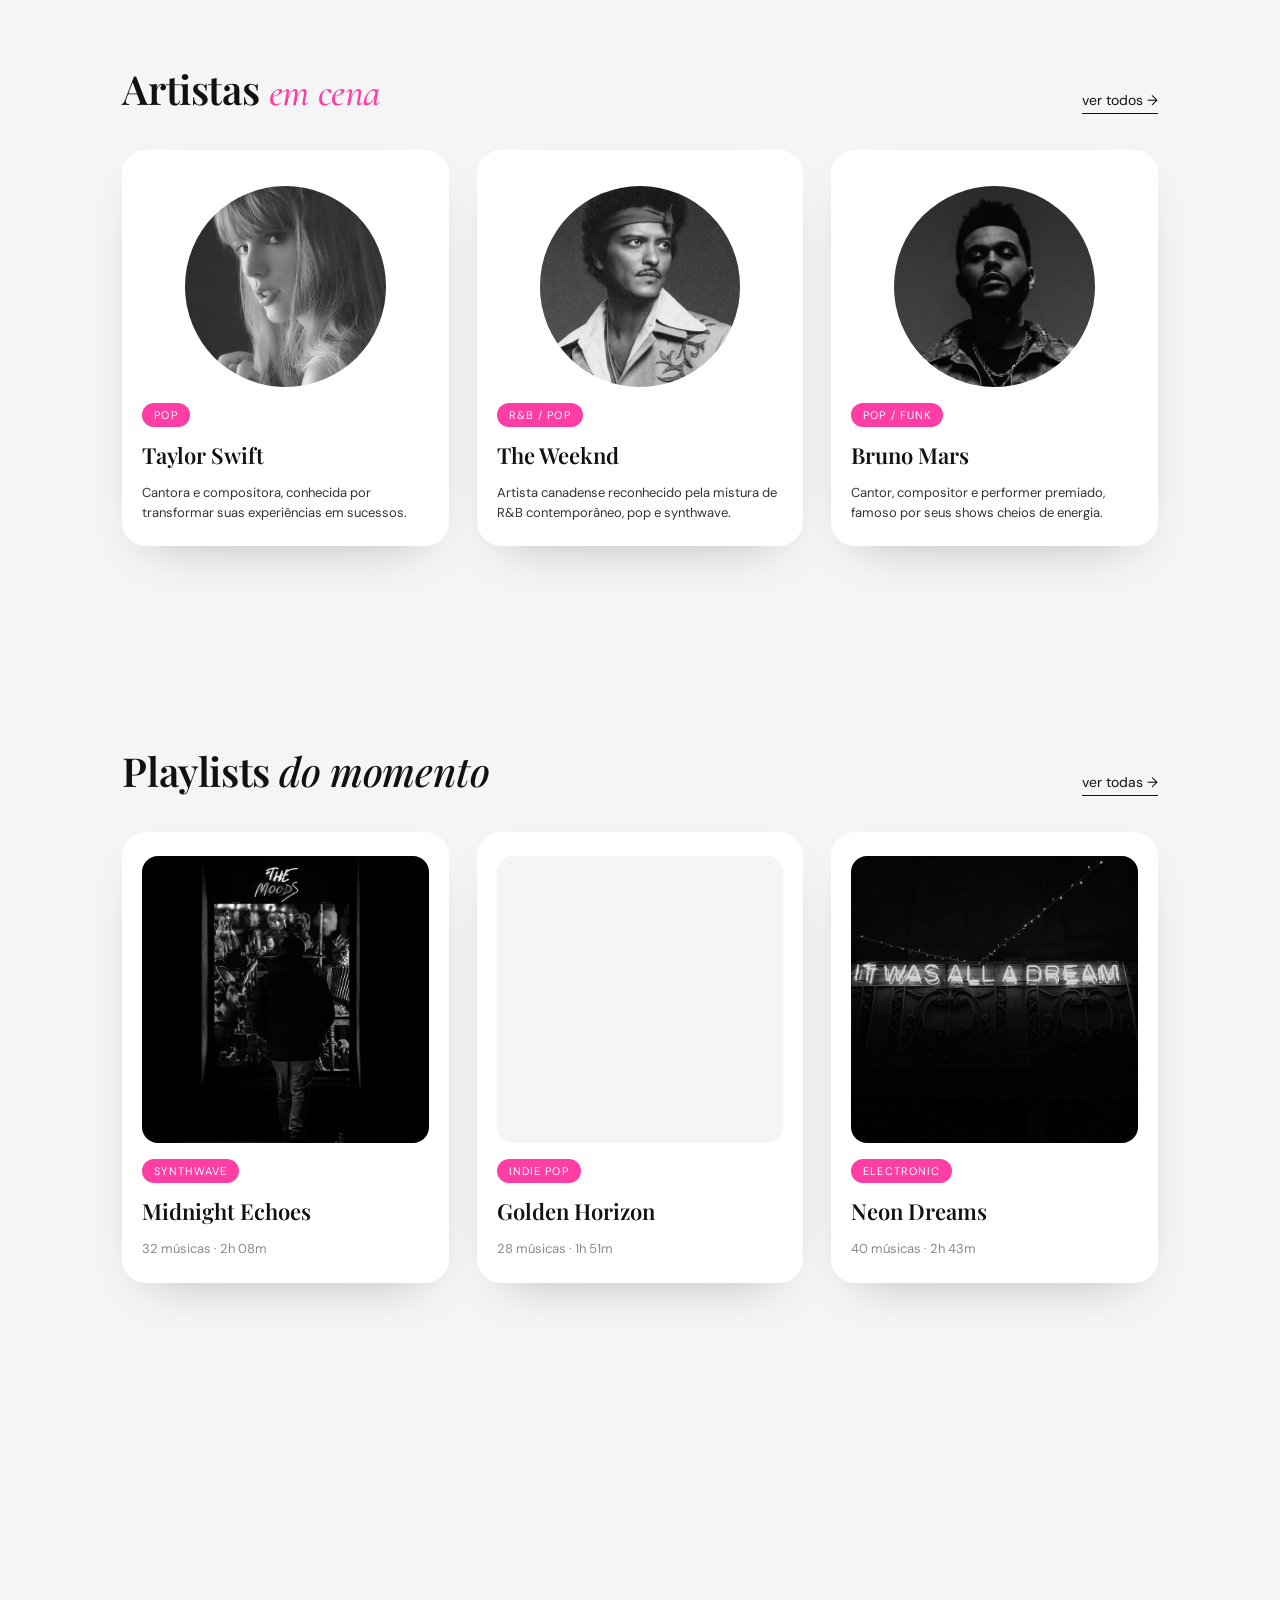
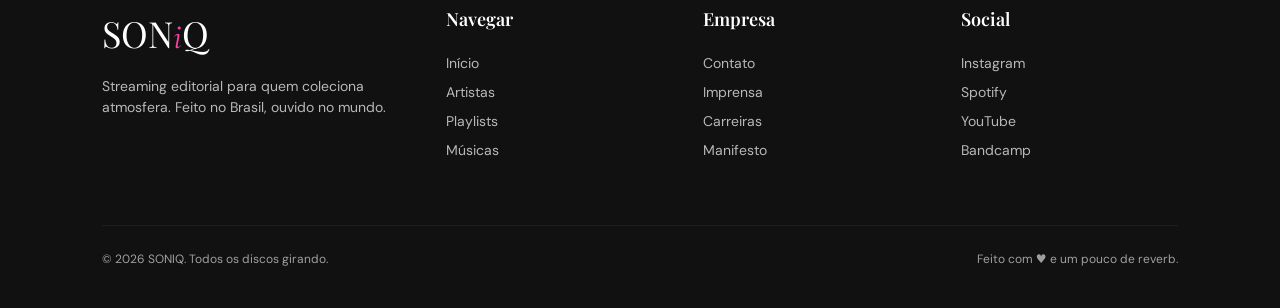
==== commit f859ac24: "feat(ui): add reveal animations and smooth scroll behavior" ====
--- a/index.html
+++ b/index.html
@@ -6,6 +6,7 @@
   <meta name="viewport" content="width=device-width, initial-scale=1.0">
   <title>SONIQ - Música que fica com você</title>
   <link rel="stylesheet" href="./styles/index.css">
+  <link rel="shortcut icon" href="./assets/icons/logo.svg" type="image/x-icon">
 </head>
 
 <body>
